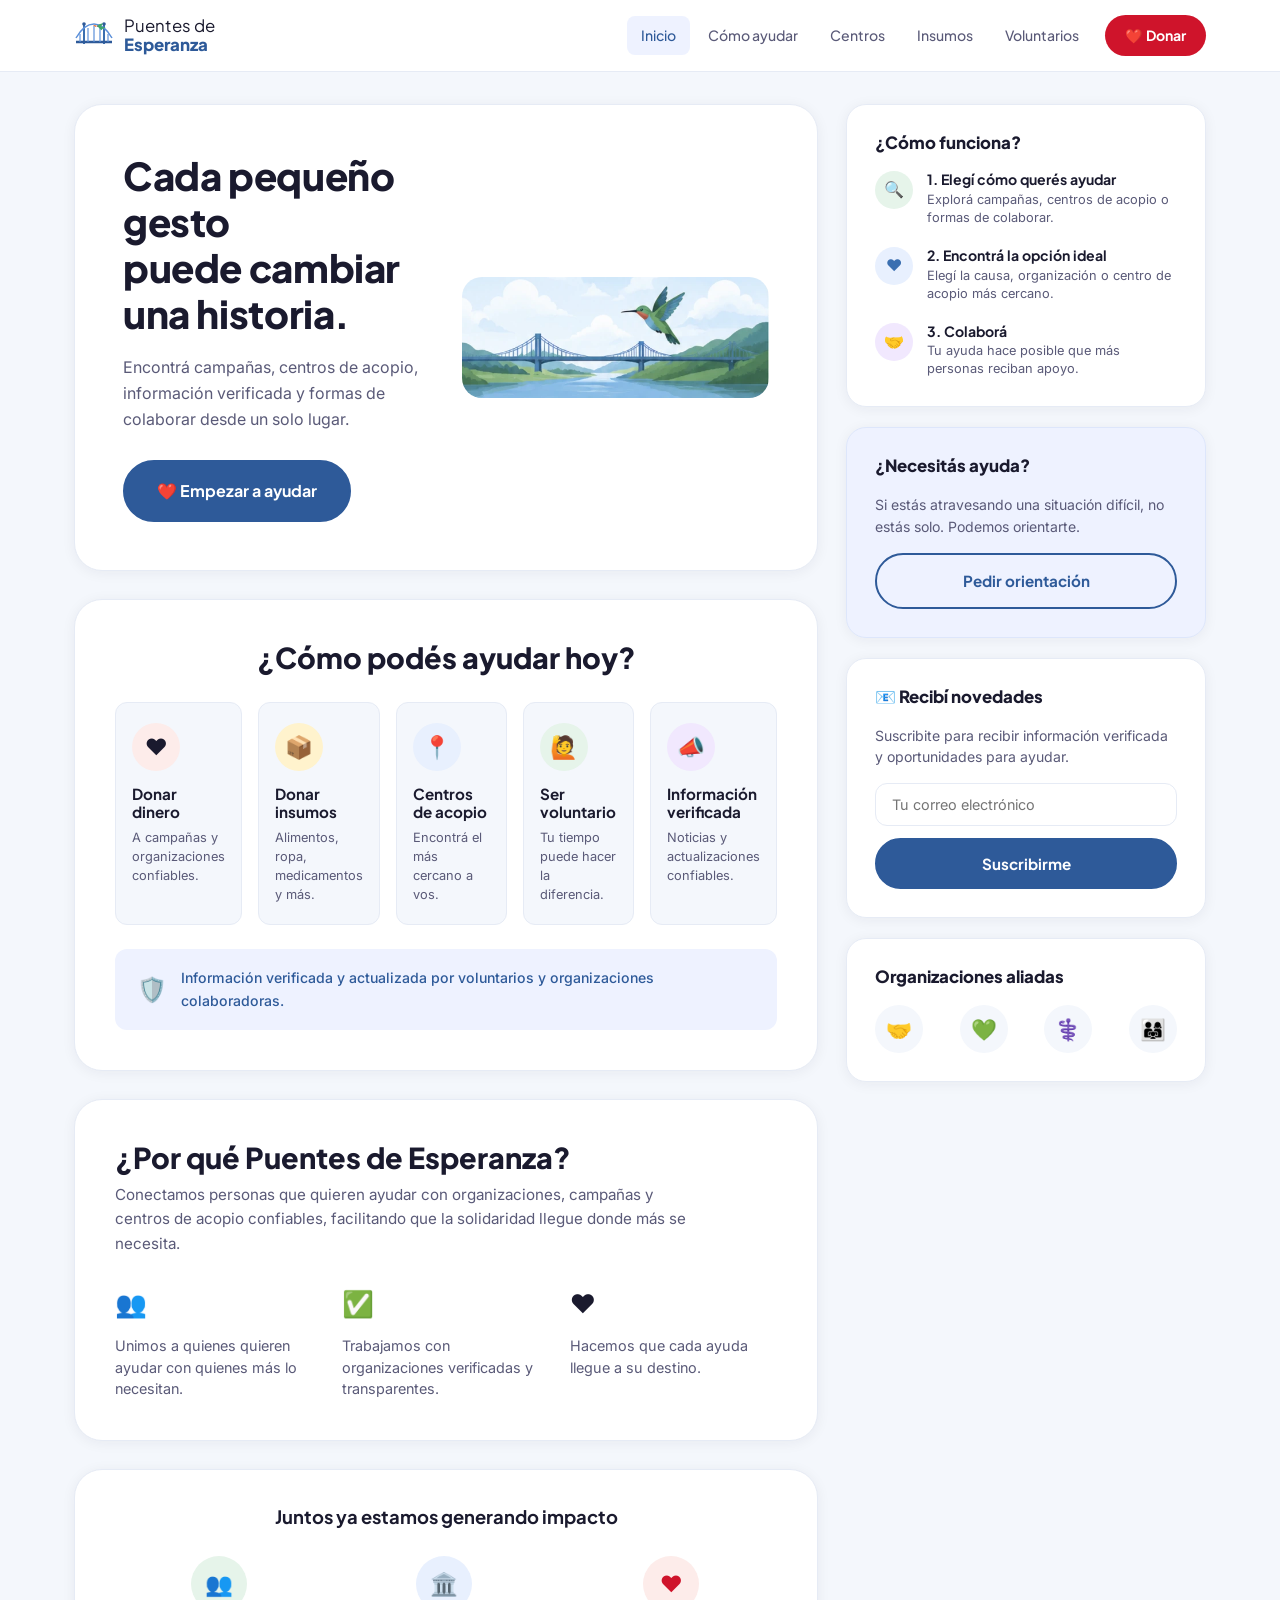
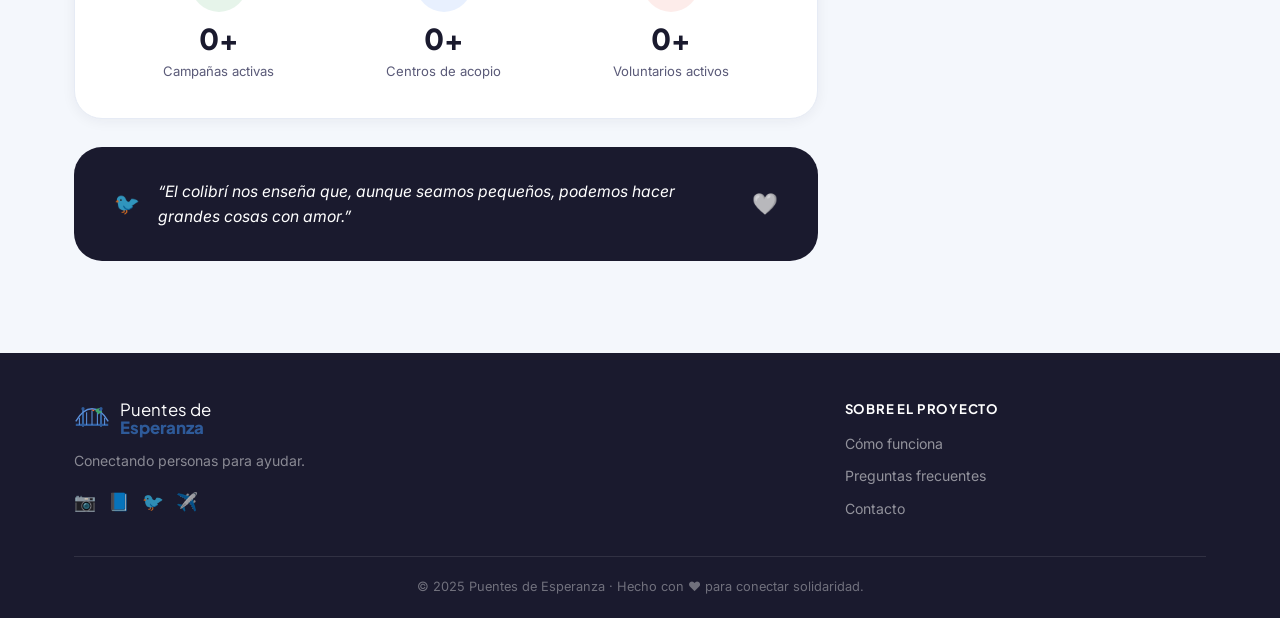
==== index.html @ 3f0b6e73 "Rename index.html.html to index.html" ====
<!DOCTYPE html>
<html lang="es">
<head>
  <meta charset="UTF-8" />
  <meta name="viewport" content="width=device-width, initial-scale=1.0" />
  <title>Puentes de Esperanza · Conectando personas para ayudar</title>
  <link rel="preconnect" href="https://fonts.googleapis.com">
  <link href="https://fonts.googleapis.com/css2?family=Plus+Jakarta+Sans:wght@400;500;600;700;800&family=Inter:wght@400;500&display=swap" rel="stylesheet">
  <style>/* =========================================
   PUENTES DE ESPERANZA — Design System v2
   Paleta: Blanco · Celeste AR · Azul VE · Rojo · Amarillo
   ========================================= */

:root {
  --white:    #FFFFFF;
  --celeste:  #74BCEB;
  --azul:     #2E5A99;
  --azul-deep:#1A1A2E;
  --rojo:     #CF142B;
  --amarillo: #F4C430;
  --verde:    #2E9E6B;
  --bg:       #F4F7FC;
  --text:     #1A1A2E;
  --text-mid: #5A5A78;
  --text-light:#9090A8;
  --card-bg:  #FFFFFF;
  --border:   #E6EBF5;

  --radius-sm: 12px;
  --radius-md: 20px;
  --radius-lg: 28px;

  --shadow-sm: 0 2px 14px rgba(26,26,46,0.06);
  --shadow-md: 0 10px 32px rgba(26,26,46,0.10);

  --font-display: 'Plus Jakarta Sans', sans-serif;
  --font-body:    'Inter', sans-serif;
}

*, *::before, *::after { box-sizing: border-box; margin: 0; padding: 0; }
html { scroll-behavior: smooth; }

body {
  font-family: var(--font-body);
  background: var(--bg);
  color: var(--text);
  line-height: 1.6;
}

h1, h2, h3, h4 { font-family: var(--font-display); line-height: 1.2; }
a { text-decoration: none; color: inherit; }
img { max-width: 100%; display: block; }

.container { max-width: 1180px; margin: 0 auto; padding: 0 24px; }

/* ── BUTTONS ── */
.btn {
  display: inline-flex;
  align-items: center;
  justify-content: center;
  gap: 8px;
  padding: 14px 28px;
  border-radius: 50px;
  font-family: var(--font-display);
  font-weight: 700;
  font-size: 0.95rem;
  cursor: pointer;
  border: 2px solid transparent;
  transition: all 0.2s ease;
  white-space: nowrap;
}
.btn-lg { padding: 16px 32px; font-size: 1rem; }
.btn-block { width: 100%; }

.btn-primary { background: var(--azul); color: var(--white); border-color: var(--azul); }
.btn-primary:hover { background: #1f4377; transform: translateY(-2px); box-shadow: 0 8px 24px rgba(46,90,153,0.3); }

.btn-outline { background: transparent; color: var(--azul); border-color: var(--azul); }
.btn-outline:hover { background: var(--azul); color: white; }

/* ============================================
   NAV
   ============================================ */
.nav {
  position: sticky;
  top: 0; left: 0; right: 0;
  z-index: 100;
  background: rgba(255,255,255,0.95);
  backdrop-filter: blur(12px);
  border-bottom: 1px solid var(--border);
  height: 72px;
}
.nav-inner {
  max-width: 1180px;
  margin: 0 auto;
  padding: 0 24px;
  height: 100%;
  display: flex;
  align-items: center;
  justify-content: space-between;
}
.logo { display: flex; align-items: center; gap: 10px; }
.logo-icon { flex-shrink: 0; }
.logo-text {
  display: flex; flex-direction: column; line-height: 1.1;
  font-family: var(--font-display); font-size: 1.05rem; color: var(--text);
}
.logo-text strong { color: var(--azul); font-weight: 800; }

.nav-links { display: flex; align-items: center; gap: 4px; }
.nav-links a {
  font-family: var(--font-display);
  font-size: 0.88rem; font-weight: 500;
  color: var(--text-mid);
  padding: 8px 14px;
  border-radius: 8px;
  transition: all 0.2s;
}
.nav-links a:hover, .nav-links a.active { color: var(--azul); background: #EEF2FF; }

.nav-cta {
  background: var(--rojo) !important;
  color: white !important;
  border-radius: 50px !important;
  padding: 9px 20px !important;
  font-weight: 700 !important;
  margin-left: 8px;
}
.nav-cta:hover { background: #a5102a !important; transform: translateY(-1px); box-shadow: 0 4px 12px rgba(207,20,43,0.3); }

.hamburger {
  display: none; flex-direction: column; gap: 5px;
  background: none; border: none; cursor: pointer; padding: 8px;
}
.hamburger span { display: block; width: 24px; height: 2px; background: var(--text); border-radius: 2px; }

/* ============================================
   PAGE LAYOUT (main + sidebar)
   ============================================ */
.page-layout {
  max-width: 1180px;
  margin: 0 auto;
  padding: 32px 24px 64px;
  display: grid;
  grid-template-columns: 1fr 360px;
  gap: 28px;
  align-items: start;
}
.main-col { display: flex; flex-direction: column; gap: 28px; min-width: 0; }
.sidebar { display: flex; flex-direction: column; gap: 20px; position: sticky; top: 96px; }

/* ============================================
   HERO CARD
   ============================================ */
.hero-card {
  background: var(--card-bg);
  border-radius: var(--radius-lg);
  border: 1px solid var(--border);
  padding: 48px;
  display: grid;
  grid-template-columns: 1fr 1fr;
  gap: 32px;
  align-items: center;
  overflow: hidden;
  box-shadow: var(--shadow-sm);
}
.hero-text h1 {
  font-size: clamp(1.8rem, 3vw, 2.5rem);
  font-weight: 800;
  color: var(--text);
  margin-bottom: 18px;
  letter-spacing: -0.01em;
}
.hero-text p {
  font-size: 1rem;
  color: var(--text-mid);
  margin-bottom: 28px;
  max-width: 420px;
}
.hero-visual img {
  width: 100%;
  border-radius: var(--radius-md);
}

/* ============================================
   SECTION TITLES
   ============================================ */
.section-title {
  font-size: clamp(1.4rem, 2.5vw, 1.8rem);
  font-weight: 800;
  color: var(--text);
  margin-bottom: 8px;
}
.section-title.center { text-align: center; margin-bottom: 28px; }
.section-sub { font-size: 0.95rem; color: var(--text-mid); max-width: 580px; margin-bottom: 28px; }

/* ============================================
   HELP SECTION (5 circular icon cards)
   ============================================ */
.help-section {
  background: var(--card-bg);
  border-radius: var(--radius-lg);
  border: 1px solid var(--border);
  padding: 40px;
  box-shadow: var(--shadow-sm);
}
.help-grid {
  display: grid;
  grid-template-columns: repeat(5, 1fr);
  gap: 16px;
  margin-bottom: 24px;
}
.help-card {
  display: flex;
  flex-direction: column;
  align-items: flex-start;
  padding: 20px 16px;
  border-radius: var(--radius-sm);
  background: var(--bg);
  border: 1px solid var(--border);
  transition: all 0.2s;
}
.help-card:hover { transform: translateY(-4px); box-shadow: var(--shadow-md); border-color: transparent; }
.help-icon {
  width: 48px; height: 48px;
  border-radius: 50%;
  display: flex; align-items: center; justify-content: center;
  font-size: 1.4rem;
  margin-bottom: 14px;
}
.help-card h3 { font-size: 0.95rem; font-weight: 700; margin-bottom: 6px; color: var(--text); }
.help-card p { font-size: 0.8rem; color: var(--text-mid); line-height: 1.5; }

.verified-banner {
  display: flex;
  align-items: center;
  gap: 14px;
  background: #EEF2FF;
  border-radius: var(--radius-sm);
  padding: 18px 22px;
}
.verified-icon { font-size: 1.5rem; flex-shrink: 0; }
.verified-banner p { font-size: 0.88rem; color: var(--azul); font-weight: 500; }

/* ============================================
   WHY SECTION
   ============================================ */
.why-section {
  background: var(--card-bg);
  border-radius: var(--radius-lg);
  border: 1px solid var(--border);
  padding: 40px;
  box-shadow: var(--shadow-sm);
}
.why-grid {
  display: grid;
  grid-template-columns: repeat(3, 1fr);
  gap: 20px;
}
.why-item { display: flex; flex-direction: column; gap: 10px; }
.why-icon { font-size: 1.6rem; }
.why-item p { font-size: 0.9rem; color: var(--text-mid); line-height: 1.5; }

/* ============================================
   IMPACT SECTION
   ============================================ */
.impact-section {
  background: var(--card-bg);
  border-radius: var(--radius-lg);
  border: 1px solid var(--border);
  padding: 36px 40px;
  box-shadow: var(--shadow-sm);
}
.impact-title { font-size: 1.15rem; font-weight: 700; text-align: center; margin-bottom: 28px; }
.impact-row { display: flex; justify-content: space-around; gap: 16px; }
.impact-item { display: flex; flex-direction: column; align-items: center; gap: 8px; }
.impact-circle {
  width: 56px; height: 56px; border-radius: 50%;
  display: flex; align-items: center; justify-content: center;
  font-size: 1.4rem;
  margin-bottom: 4px;
}
.impact-num {
  font-family: var(--font-display);
  font-size: 1.8rem; font-weight: 800; color: var(--text);
  line-height: 1;
}
.impact-num::after { content: '+'; }
.impact-label { font-size: 0.82rem; color: var(--text-mid); text-align: center; }

/* ============================================
   QUOTE BANNER
   ============================================ */
.quote-banner {
  background: var(--azul-deep);
  border-radius: var(--radius-lg);
  padding: 32px 40px;
  display: flex;
  align-items: center;
  gap: 18px;
  color: white;
}
.quote-bird, .quote-heart { font-size: 1.3rem; flex-shrink: 0; opacity: 0.8; }
.quote-banner p { font-size: 0.98rem; font-style: italic; line-height: 1.6; flex: 1; }

/* ============================================
   SIDEBAR
   ============================================ */
.sidebar-card {
  background: var(--card-bg);
  border-radius: var(--radius-md);
  border: 1px solid var(--border);
  padding: 28px;
  box-shadow: var(--shadow-sm);
}
.sidebar-card h3 { font-size: 1.05rem; font-weight: 800; margin-bottom: 18px; }
.sidebar-card p { font-size: 0.88rem; color: var(--text-mid); margin-bottom: 16px; line-height: 1.5; }

.highlight-card { background: #EEF2FF; border-color: #DDE6FB; }

.steps { display: flex; flex-direction: column; gap: 20px; }
.step { display: flex; gap: 14px; align-items: flex-start; }
.step-num {
  width: 38px; height: 38px; border-radius: 50%;
  display: flex; align-items: center; justify-content: center;
  font-size: 1rem; flex-shrink: 0;
}
.step h4 { font-size: 0.88rem; font-weight: 700; margin-bottom: 3px; color: var(--text); }
.step p { font-size: 0.8rem; color: var(--text-mid); margin-bottom: 0; line-height: 1.4; }

.newsletter-form { display: flex; flex-direction: column; gap: 12px; }
.newsletter-form input {
  padding: 12px 16px;
  border: 1.5px solid var(--border);
  border-radius: var(--radius-sm);
  font-family: var(--font-body);
  font-size: 0.9rem;
  outline: none;
  transition: border-color 0.2s;
}
.newsletter-form input:focus { border-color: var(--azul); }

.allies-row { display: flex; gap: 12px; justify-content: space-between; }
.ally-icon {
  width: 48px; height: 48px;
  border-radius: 50%;
  background: var(--bg);
  display: flex; align-items: center; justify-content: center;
  font-size: 1.3rem;
}

/* ============================================
   INNER PAGE HERO
   ============================================ */
.page-hero {
  background: linear-gradient(135deg, var(--azul) 0%, #3B6FB0 100%);
  padding: 120px 24px 64px;
  text-align: center;
  color: white;
}
.page-hero h1 { font-size: clamp(2rem, 5vw, 3.2rem); font-weight: 800; margin-bottom: 16px; color: white; }
.page-hero p { font-size: 1.05rem; opacity: 0.85; max-width: 540px; margin: 0 auto; }
.page-content { padding: 56px 0 96px; }

/* ============================================
   GENERIC CARDS (inner pages)
   ============================================ */
.cards-grid { display: grid; grid-template-columns: repeat(auto-fill, minmax(280px, 1fr)); gap: 22px; }
.card {
  background: var(--card-bg);
  border: 1px solid var(--border);
  border-radius: var(--radius-md);
  padding: 26px;
  box-shadow: var(--shadow-sm);
  transition: all 0.2s;
}
.card:hover { box-shadow: var(--shadow-md); transform: translateY(-3px); }
.card-icon {
  width: 48px; height: 48px; border-radius: 50%;
  display: flex; align-items: center; justify-content: center;
  font-size: 1.4rem; margin-bottom: 16px;
}
.card h3 { font-size: 1.05rem; font-weight: 700; margin-bottom: 8px; }
.card p { font-size: 0.88rem; color: var(--text-mid); line-height: 1.5; }

/* ── FORM ── */
.form-group { display: flex; flex-direction: column; gap: 6px; margin-bottom: 18px; }
.form-group label { font-family: var(--font-display); font-size: 0.85rem; font-weight: 600; }
.form-group input, .form-group select, .form-group textarea {
  padding: 12px 16px; border: 1.5px solid var(--border); border-radius: var(--radius-sm);
  font-family: var(--font-body); font-size: 0.92rem; background: white; outline: none; transition: border-color 0.2s;
}
.form-group input:focus, .form-group select:focus, .form-group textarea:focus {
  border-color: var(--azul); box-shadow: 0 0 0 3px rgba(46,90,153,0.08);
}
.form-group textarea { min-height: 110px; resize: vertical; }
.form-row { display: grid; grid-template-columns: 1fr 1fr; gap: 16px; }
.form-card {
  background: var(--card-bg); border: 1px solid var(--border); border-radius: var(--radius-lg);
  padding: 36px; box-shadow: var(--shadow-sm); max-width: 640px; margin: 0 auto;
}

/* ── TABLE ── */
.insumos-table { width: 100%; border-collapse: collapse; background: white; border-radius: var(--radius-md); overflow: hidden; box-shadow: var(--shadow-sm); }
.insumos-table th { background: var(--azul); color: white; font-family: var(--font-display); font-size: 0.8rem; font-weight: 600; letter-spacing: 0.04em; text-transform: uppercase; padding: 14px 20px; text-align: left; }
.insumos-table td { padding: 14px 20px; font-size: 0.9rem; border-bottom: 1px solid var(--border); }
.insumos-table tr:last-child td { border-bottom: none; }
.insumos-table tr:hover td { background: #F4F7FC; }
.badge { display: inline-block; font-size: 0.7rem; font-weight: 700; font-family: var(--font-display); padding: 3px 10px; border-radius: 50px; text-transform: uppercase; letter-spacing: 0.03em; }
.badge-urgent { background: #FDECEA; color: var(--rojo); }
.badge-needed { background: #FFF3CD; color: #8B6914; }
.badge-ok { background: #E6F4EA; color: #1E7E34; }

.map-placeholder {
  background: linear-gradient(135deg, #EEF2FF 0%, #E8F0FE 100%);
  border: 2px dashed var(--celeste); border-radius: var(--radius-md);
  padding: 56px; text-align: center; color: var(--text-mid);
}
.map-placeholder .map-icon { font-size: 3.5rem; margin-bottom: 14px; }
.map-placeholder h3 { font-size: 1.1rem; font-weight: 700; margin-bottom: 8px; color: var(--text); }

.donation-options { display: grid; grid-template-columns: repeat(3, 1fr); gap: 16px; margin-bottom: 28px; }
.donation-card {
  background: white; border: 2px solid var(--border); border-radius: var(--radius-md);
  padding: 24px 18px; text-align: center; cursor: pointer; transition: all 0.2s;
}
.donation-card:hover, .donation-card.selected { border-color: var(--azul); box-shadow: 0 0 0 3px rgba(46,90,153,0.1); }
.donation-card.selected { background: #EEF2FF; }
.donation-amount { font-family: var(--font-display); font-size: 1.7rem; font-weight: 800; color: var(--azul); }
.donation-desc { font-size: 0.78rem; color: var(--text-mid); }

/* ============================================
   FOOTER
   ============================================ */
.footer { background: var(--azul-deep); color: rgba(255,255,255,0.75); padding: 48px 0 0; margin-top: 28px; }
.footer-grid { display: grid; grid-template-columns: 2fr 1fr; gap: 48px; padding-bottom: 36px; border-bottom: 1px solid rgba(255,255,255,0.1); }
.footer-brand .logo-text { color: white; }
.footer-brand p { font-size: 0.88rem; opacity: 0.65; margin: 12px 0 16px; }
.footer-social { display: flex; gap: 12px; font-size: 1.1rem; }
.footer-links { display: flex; flex-direction: column; gap: 10px; }
.footer-links h4 { color: white; font-family: var(--font-display); font-size: 0.82rem; font-weight: 700; letter-spacing: 0.06em; text-transform: uppercase; margin-bottom: 6px; }
.footer-links a { font-size: 0.88rem; opacity: 0.7; transition: opacity 0.2s; }
.footer-links a:hover { opacity: 1; color: var(--celeste); }
.footer-bottom { padding: 20px 0; text-align: center; font-size: 0.8rem; opacity: 0.5; }

/* ============================================
   RESPONSIVE
   ============================================ */
@media (max-width: 980px) {
  .page-layout { grid-template-columns: 1fr; }
  .sidebar { position: static; }
  .hero-card { grid-template-columns: 1fr; }
  .hero-visual { order: -1; }
  .help-grid { grid-template-columns: repeat(3, 1fr); }
  .why-grid { grid-template-columns: 1fr; }
}

@media (max-width: 600px) {
  .nav-links {
    display: none; position: fixed; top: 72px; left: 0; right: 0;
    background: white; flex-direction: column; align-items: stretch;
    padding: 16px; border-bottom: 1px solid var(--border); box-shadow: var(--shadow-md); gap: 4px;
  }
  .nav-links.open { display: flex; }
  .nav-links a { padding: 12px 16px; border-radius: 8px; }
  .hamburger { display: flex; }

  .page-layout { padding: 20px 16px 48px; gap: 20px; }
  .hero-card, .help-section, .why-section, .impact-section { padding: 24px; }
  .help-grid { grid-template-columns: 1fr 1fr; }
  .impact-row { flex-direction: column; gap: 24px; }
  .quote-banner { flex-direction: column; text-align: center; padding: 28px 24px; }
  .footer-grid { grid-template-columns: 1fr; gap: 28px; }
  .form-row { grid-template-columns: 1fr; }
  .donation-options { grid-template-columns: 1fr; }
}

@media (prefers-reduced-motion: reduce) {
  *, .help-card, .card { transition: none !important; }
}
</style>
</head>
<body>

  <!-- NAV -->
  <header class="nav">
    <div class="nav-inner">
      <a href="index.html" class="logo">
        <img src="data:image/svg+xml,%3Csvg%20width%3D%2240%22%20height%3D%2232%22%20viewBox%3D%220%200%2040%2032%22%20fill%3D%22none%22%20xmlns%3D%22http%3A//www.w3.org/2000/svg%22%3E%0A%20%20%3C%21--%20Bridge%20towers%20--%3E%0A%20%20%3Cline%20x1%3D%2210%22%20y1%3D%224%22%20x2%3D%2210%22%20y2%3D%2224%22%20stroke%3D%22%233B6FB0%22%20stroke-width%3D%222%22/%3E%0A%20%20%3Cline%20x1%3D%2230%22%20y1%3D%224%22%20x2%3D%2230%22%20y2%3D%2224%22%20stroke%3D%22%233B6FB0%22%20stroke-width%3D%222%22/%3E%0A%20%20%3C%21--%20Main%20cables%20--%3E%0A%20%20%3Cpath%20d%3D%22M2%2018%20Q10%204%2020%204%20Q30%204%2038%2018%22%20stroke%3D%22%235B8FD9%22%20stroke-width%3D%221.5%22%20fill%3D%22none%22/%3E%0A%20%20%3C%21--%20Deck%20--%3E%0A%20%20%3Cline%20x1%3D%222%22%20y1%3D%2222%22%20x2%3D%2238%22%20y2%3D%2222%22%20stroke%3D%22%232E5A99%22%20stroke-width%3D%222.5%22/%3E%0A%20%20%3C%21--%20Vertical%20suspenders%20--%3E%0A%20%20%3Cline%20x1%3D%226%22%20y1%3D%2214%22%20x2%3D%226%22%20y2%3D%2222%22%20stroke%3D%22%235B8FD9%22%20stroke-width%3D%221.2%22/%3E%0A%20%20%3Cline%20x1%3D%2214%22%20y1%3D%228%22%20x2%3D%2214%22%20y2%3D%2222%22%20stroke%3D%22%235B8FD9%22%20stroke-width%3D%221.2%22/%3E%0A%20%20%3Cline%20x1%3D%2220%22%20y1%3D%226%22%20x2%3D%2220%22%20y2%3D%2222%22%20stroke%3D%22%235B8FD9%22%20stroke-width%3D%221.2%22/%3E%0A%20%20%3Cline%20x1%3D%2226%22%20y1%3D%228%22%20x2%3D%2226%22%20y2%3D%2222%22%20stroke%3D%22%235B8FD9%22%20stroke-width%3D%221.2%22/%3E%0A%20%20%3Cline%20x1%3D%2234%22%20y1%3D%2214%22%20x2%3D%2234%22%20y2%3D%2222%22%20stroke%3D%22%235B8FD9%22%20stroke-width%3D%221.2%22/%3E%0A%20%20%3C%21--%20Tower%20tops%20--%3E%0A%20%20%3Ccircle%20cx%3D%2210%22%20cy%3D%224%22%20r%3D%221.8%22%20fill%3D%22%232E5A99%22/%3E%0A%20%20%3Ccircle%20cx%3D%2230%22%20cy%3D%224%22%20r%3D%221.8%22%20fill%3D%22%232E5A99%22/%3E%0A%20%20%3C%21--%20Hummingbird%20--%3E%0A%20%20%3Cg%20transform%3D%22translate%2818%2C1%29%20scale%280.85%29%22%3E%0A%20%20%20%20%3Cpath%20d%3D%22M6%206%20Q9%202%2013%203%20Q11%205%2011%207%20Q14%206%2016%208%20Q12%209%2011%2011%20Q9%209%206%206Z%22%20fill%3D%22%233FA66B%22/%3E%0A%20%20%20%20%3Cpath%20d%3D%22M6%206%20Q3%204%201%205%20Q3%206%204%207Z%22%20fill%3D%22%23E8743B%22/%3E%0A%20%20%20%20%3Ccircle%20cx%3D%226.5%22%20cy%3D%226%22%20r%3D%220.6%22%20fill%3D%22%231A1A2E%22/%3E%0A%20%20%3C/g%3E%0A%3C/svg%3E%0A" alt="" class="logo-icon" width="40" height="32">
        <span class="logo-text">Puentes de<strong>Esperanza</strong></span>
      </a>
      <button class="hamburger" id="hamburger" aria-label="Abrir menú">
        <span></span><span></span><span></span>
      </button>
      <nav class="nav-links" id="navLinks">
        <a href="index.html" class="active">Inicio</a>
        <a href="pages/como-ayudar.html">Cómo ayudar</a>
        <a href="pages/centros.html">Centros</a>
        <a href="pages/insumos.html">Insumos</a>
        <a href="pages/voluntarios.html">Voluntarios</a>
        <a href="pages/donaciones.html" class="nav-cta">❤️ Donar</a>
      </nav>
    </div>
  </header>

  <div class="page-layout">
    <!-- MAIN COLUMN -->
    <main class="main-col">

      <!-- HERO -->
      <section class="hero-card">
        <div class="hero-text">
          <h1>Cada pequeño gesto<br>puede cambiar<br>una historia.</h1>
          <p>Encontrá campañas, centros de acopio, información verificada y formas de colaborar desde un solo lugar.</p>
          <a href="pages/donaciones.html" class="btn btn-primary btn-lg">❤️ Empezar a ayudar</a>
        </div>
        <div class="hero-visual">
          <img src="[data-uri]" alt="Puente colgante con colibrí volando, ilustración" />
        </div>
      </section>

      <!-- CÓMO AYUDAR HOY -->
      <section class="help-section">
        <h2 class="section-title center">¿Cómo podés ayudar hoy?</h2>
        <div class="help-grid">
          <a href="pages/donaciones.html" class="help-card">
            <div class="help-icon" style="background:#FDECEA;">❤️</div>
            <h3>Donar dinero</h3>
            <p>A campañas y organizaciones confiables.</p>
          </a>
          <a href="pages/insumos.html" class="help-card">
            <div class="help-icon" style="background:#FFF3CD;">📦</div>
            <h3>Donar insumos</h3>
            <p>Alimentos, ropa, medicamentos y más.</p>
          </a>
          <a href="pages/centros.html" class="help-card">
            <div class="help-icon" style="background:#E8F0FE;">📍</div>
            <h3>Centros de acopio</h3>
            <p>Encontrá el más cercano a vos.</p>
          </a>
          <a href="pages/voluntarios.html" class="help-card">
            <div class="help-icon" style="background:#E6F4EA;">🙋</div>
            <h3>Ser voluntario</h3>
            <p>Tu tiempo puede hacer la diferencia.</p>
          </a>
          <a href="pages/como-ayudar.html" class="help-card">
            <div class="help-icon" style="background:#F1E8FE;">📣</div>
            <h3>Información verificada</h3>
            <p>Noticias y actualizaciones confiables.</p>
          </a>
        </div>

        <div class="verified-banner">
          <span class="verified-icon">🛡️</span>
          <p>Información verificada y actualizada por voluntarios y organizaciones colaboradoras.</p>
        </div>
      </section>

      <!-- POR QUÉ -->
      <section class="why-section">
        <h2 class="section-title">¿Por qué Puentes de Esperanza?</h2>
        <p class="section-sub">Conectamos personas que quieren ayudar con organizaciones, campañas y centros de acopio confiables, facilitando que la solidaridad llegue donde más se necesita.</p>
        <div class="why-grid">
          <div class="why-item">
            <span class="why-icon">👥</span>
            <p>Unimos a quienes quieren ayudar con quienes más lo necesitan.</p>
          </div>
          <div class="why-item">
            <span class="why-icon">✅</span>
            <p>Trabajamos con organizaciones verificadas y transparentes.</p>
          </div>
          <div class="why-item">
            <span class="why-icon">❤️</span>
            <p>Hacemos que cada ayuda llegue a su destino.</p>
          </div>
        </div>
      </section>

      <!-- IMPACTO -->
      <section class="impact-section">
        <h3 class="impact-title">Juntos ya estamos generando impacto</h3>
        <div class="impact-row">
          <div class="impact-item">
            <div class="impact-circle" style="background:#E6F4EA; color:#2E9E6B;">👥</div>
            <span class="impact-num" data-target="15">0</span>
            <span class="impact-label">Campañas activas</span>
          </div>
          <div class="impact-item">
            <div class="impact-circle" style="background:#E8F0FE; color:#3B6FB0;">🏛️</div>
            <span class="impact-num" data-target="48">0</span>
            <span class="impact-label">Centros de acopio</span>
          </div>
          <div class="impact-item">
            <div class="impact-circle" style="background:#FDECEA; color:#CF142B;">❤️</div>
            <span class="impact-num" data-target="320">0</span>
            <span class="impact-label">Voluntarios activos</span>
          </div>
        </div>
      </section>

      <!-- CITA -->
      <section class="quote-banner">
        <span class="quote-bird">🐦</span>
        <p>“El colibrí nos enseña que, aunque seamos pequeños, podemos hacer grandes cosas con amor.”</p>
        <span class="quote-heart">🤍</span>
      </section>

    </main>

    <!-- SIDEBAR -->
    <aside class="sidebar">
      <div class="sidebar-card">
        <h3>¿Cómo funciona?</h3>
        <div class="steps">
          <div class="step">
            <div class="step-num" style="background:#E6F4EA; color:#2E9E6B;">🔍</div>
            <div>
              <h4>1. Elegí cómo querés ayudar</h4>
              <p>Explorá campañas, centros de acopio o formas de colaborar.</p>
            </div>
          </div>
          <div class="step">
            <div class="step-num" style="background:#E8F0FE; color:#3B6FB0;">❤️</div>
            <div>
              <h4>2. Encontrá la opción ideal</h4>
              <p>Elegí la causa, organización o centro de acopio más cercano.</p>
            </div>
          </div>
          <div class="step">
            <div class="step-num" style="background:#F1E8FE; color:#8B5CF6;">🤝</div>
            <div>
              <h4>3. Colaborá</h4>
              <p>Tu ayuda hace posible que más personas reciban apoyo.</p>
            </div>
          </div>
        </div>
      </div>

      <div class="sidebar-card highlight-card">
        <h3>¿Necesitás ayuda?</h3>
        <p>Si estás atravesando una situación difícil, no estás solo. Podemos orientarte.</p>
        <a href="pages/como-ayudar.html" class="btn btn-outline btn-block">Pedir orientación</a>
      </div>

      <div class="sidebar-card">
        <h3>📧 Recibí novedades</h3>
        <p>Suscribite para recibir información verificada y oportunidades para ayudar.</p>
        <form class="newsletter-form" id="newsletterForm">
          <input type="email" placeholder="Tu correo electrónico" required>
          <button type="submit" class="btn btn-primary btn-block">Suscribirme</button>
        </form>
      </div>

      <div class="sidebar-card">
        <h3>Organizaciones aliadas</h3>
        <div class="allies-row">
          <span class="ally-icon">🤝</span>
          <span class="ally-icon">💚</span>
          <span class="ally-icon">⚕️</span>
          <span class="ally-icon">👨‍👩‍👧</span>
        </div>
      </div>
    </aside>
  </div>

  <!-- FOOTER -->
  <footer class="footer">
    <div class="container">
      <div class="footer-grid">
        <div class="footer-brand">
          <a href="index.html" class="logo">
            <img src="data:image/svg+xml,%3Csvg%20width%3D%2240%22%20height%3D%2232%22%20viewBox%3D%220%200%2040%2032%22%20fill%3D%22none%22%20xmlns%3D%22http%3A//www.w3.org/2000/svg%22%3E%0A%20%20%3C%21--%20Bridge%20towers%20--%3E%0A%20%20%3Cline%20x1%3D%2210%22%20y1%3D%224%22%20x2%3D%2210%22%20y2%3D%2224%22%20stroke%3D%22%233B6FB0%22%20stroke-width%3D%222%22/%3E%0A%20%20%3Cline%20x1%3D%2230%22%20y1%3D%224%22%20x2%3D%2230%22%20y2%3D%2224%22%20stroke%3D%22%233B6FB0%22%20stroke-width%3D%222%22/%3E%0A%20%20%3C%21--%20Main%20cables%20--%3E%0A%20%20%3Cpath%20d%3D%22M2%2018%20Q10%204%2020%204%20Q30%204%2038%2018%22%20stroke%3D%22%235B8FD9%22%20stroke-width%3D%221.5%22%20fill%3D%22none%22/%3E%0A%20%20%3C%21--%20Deck%20--%3E%0A%20%20%3Cline%20x1%3D%222%22%20y1%3D%2222%22%20x2%3D%2238%22%20y2%3D%2222%22%20stroke%3D%22%232E5A99%22%20stroke-width%3D%222.5%22/%3E%0A%20%20%3C%21--%20Vertical%20suspenders%20--%3E%0A%20%20%3Cline%20x1%3D%226%22%20y1%3D%2214%22%20x2%3D%226%22%20y2%3D%2222%22%20stroke%3D%22%235B8FD9%22%20stroke-width%3D%221.2%22/%3E%0A%20%20%3Cline%20x1%3D%2214%22%20y1%3D%228%22%20x2%3D%2214%22%20y2%3D%2222%22%20stroke%3D%22%235B8FD9%22%20stroke-width%3D%221.2%22/%3E%0A%20%20%3Cline%20x1%3D%2220%22%20y1%3D%226%22%20x2%3D%2220%22%20y2%3D%2222%22%20stroke%3D%22%235B8FD9%22%20stroke-width%3D%221.2%22/%3E%0A%20%20%3Cline%20x1%3D%2226%22%20y1%3D%228%22%20x2%3D%2226%22%20y2%3D%2222%22%20stroke%3D%22%235B8FD9%22%20stroke-width%3D%221.2%22/%3E%0A%20%20%3Cline%20x1%3D%2234%22%20y1%3D%2214%22%20x2%3D%2234%22%20y2%3D%2222%22%20stroke%3D%22%235B8FD9%22%20stroke-width%3D%221.2%22/%3E%0A%20%20%3C%21--%20Tower%20tops%20--%3E%0A%20%20%3Ccircle%20cx%3D%2210%22%20cy%3D%224%22%20r%3D%221.8%22%20fill%3D%22%232E5A99%22/%3E%0A%20%20%3Ccircle%20cx%3D%2230%22%20cy%3D%224%22%20r%3D%221.8%22%20fill%3D%22%232E5A99%22/%3E%0A%20%20%3C%21--%20Hummingbird%20--%3E%0A%20%20%3Cg%20transform%3D%22translate%2818%2C1%29%20scale%280.85%29%22%3E%0A%20%20%20%20%3Cpath%20d%3D%22M6%206%20Q9%202%2013%203%20Q11%205%2011%207%20Q14%206%2016%208%20Q12%209%2011%2011%20Q9%209%206%206Z%22%20fill%3D%22%233FA66B%22/%3E%0A%20%20%20%20%3Cpath%20d%3D%22M6%206%20Q3%204%201%205%20Q3%206%204%207Z%22%20fill%3D%22%23E8743B%22/%3E%0A%20%20%20%20%3Ccircle%20cx%3D%226.5%22%20cy%3D%226%22%20r%3D%220.6%22%20fill%3D%22%231A1A2E%22/%3E%0A%20%20%3C/g%3E%0A%3C/svg%3E%0A" alt="" class="logo-icon" width="36" height="29">
            <span class="logo-text">Puentes de<strong>Esperanza</strong></span>
          </a>
          <p>Conectando personas para ayudar.</p>
          <div class="footer-social">
            <span>📷</span><span>📘</span><span>🐦</span><span>✈️</span>
          </div>
        </div>
        <div class="footer-links">
          <h4>Sobre el proyecto</h4>
          <a href="pages/como-ayudar.html">Cómo funciona</a>
          <a href="pages/como-ayudar.html">Preguntas frecuentes</a>
          <a href="pages/voluntarios.html">Contacto</a>
        </div>
      </div>
      <div class="footer-bottom">
        <p>© 2025 Puentes de Esperanza · Hecho con ❤️ para conectar solidaridad.</p>
      </div>
    </div>
  </footer>

  
</body>
</html>
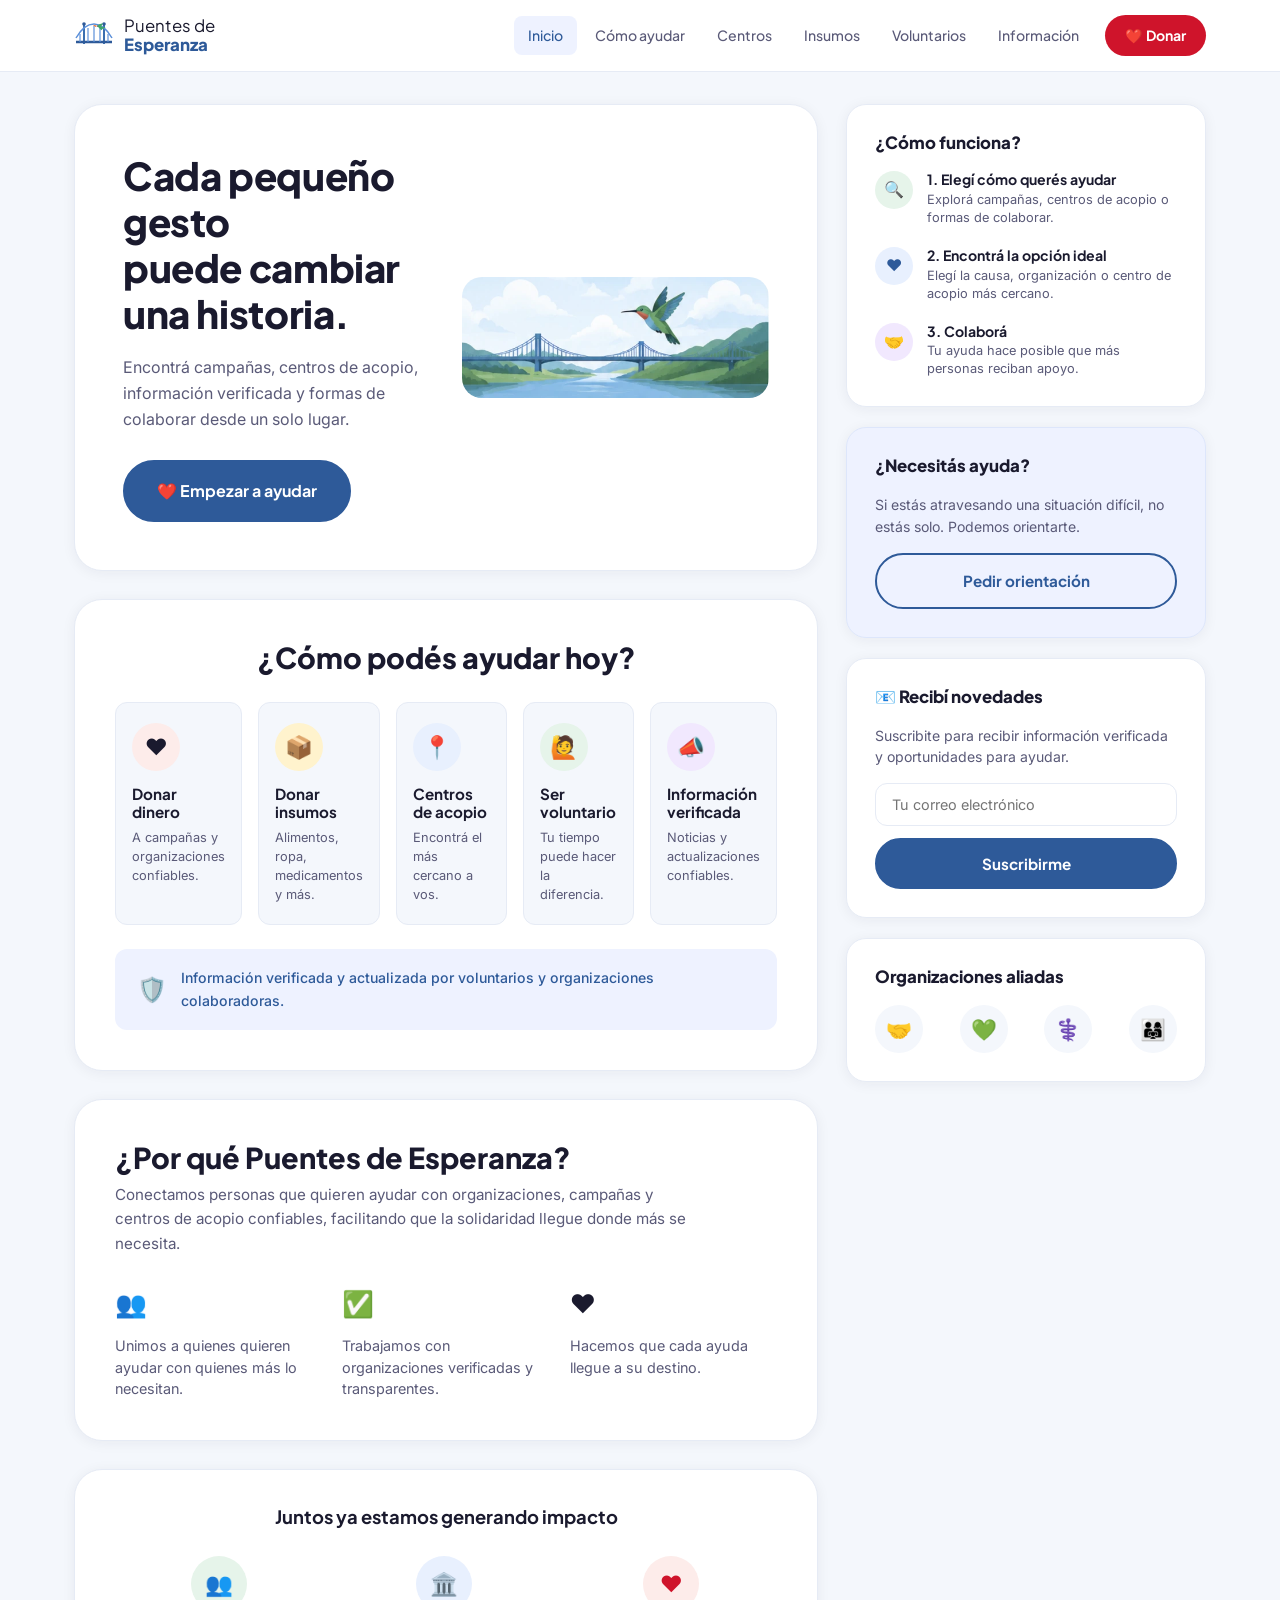
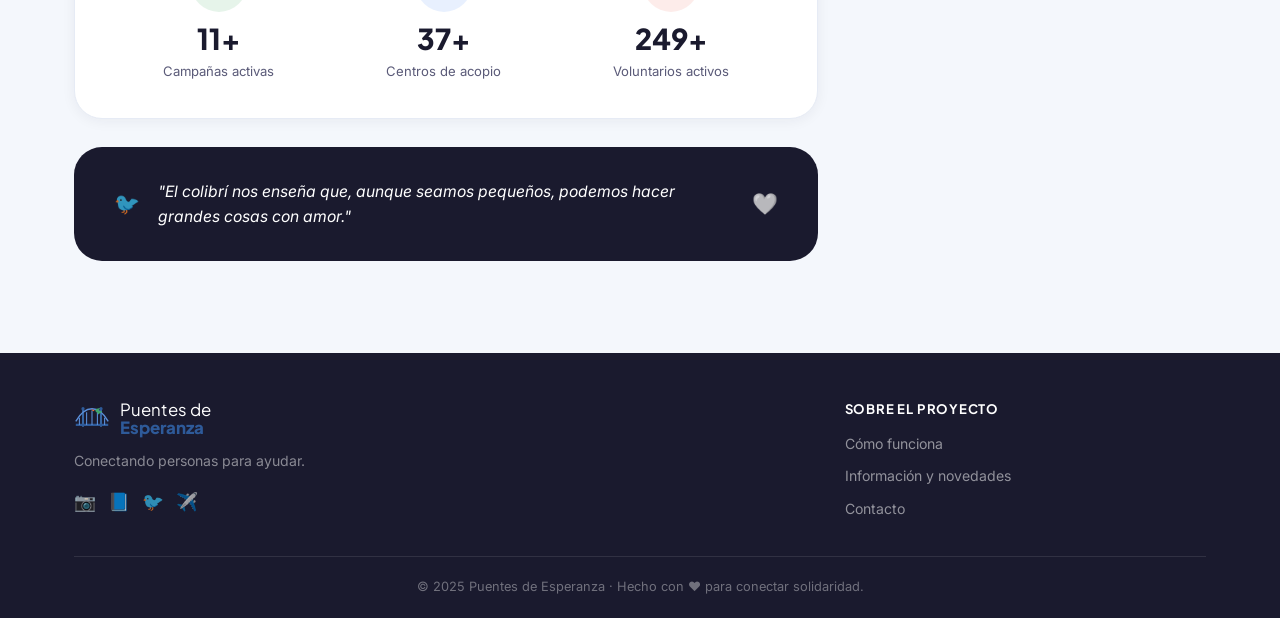
==== commit 960f028e: "primera version funcional del sitio" ====
--- a/index.html
+++ b/index.html
@@ -4,510 +4,18 @@
   <meta charset="UTF-8" />
   <meta name="viewport" content="width=device-width, initial-scale=1.0" />
   <title>Puentes de Esperanza · Conectando personas para ayudar</title>
+  <meta name="description" content="Conectamos personas que quieren ayudar con organizaciones, campañas y centros de acopio confiables entre Argentina y Venezuela." />
   <link rel="preconnect" href="https://fonts.googleapis.com">
   <link href="https://fonts.googleapis.com/css2?family=Plus+Jakarta+Sans:wght@400;500;600;700;800&family=Inter:wght@400;500&display=swap" rel="stylesheet">
-  <style>/* =========================================
-   PUENTES DE ESPERANZA — Design System v2
-   Paleta: Blanco · Celeste AR · Azul VE · Rojo · Amarillo
-   ========================================= */
+  <link rel="stylesheet" href="css/styles.css" />
+</head>
+<body data-page="home">
 
-:root {
-  --white:    #FFFFFF;
-  --celeste:  #74BCEB;
-  --azul:     #2E5A99;
-  --azul-deep:#1A1A2E;
-  --rojo:     #CF142B;
-  --amarillo: #F4C430;
-  --verde:    #2E9E6B;
-  --bg:       #F4F7FC;
-  --text:     #1A1A2E;
-  --text-mid: #5A5A78;
-  --text-light:#9090A8;
-  --card-bg:  #FFFFFF;
-  --border:   #E6EBF5;
-
-  --radius-sm: 12px;
-  --radius-md: 20px;
-  --radius-lg: 28px;
-
-  --shadow-sm: 0 2px 14px rgba(26,26,46,0.06);
-  --shadow-md: 0 10px 32px rgba(26,26,46,0.10);
-
-  --font-display: 'Plus Jakarta Sans', sans-serif;
-  --font-body:    'Inter', sans-serif;
-}
-
-*, *::before, *::after { box-sizing: border-box; margin: 0; padding: 0; }
-html { scroll-behavior: smooth; }
-
-body {
-  font-family: var(--font-body);
-  background: var(--bg);
-  color: var(--text);
-  line-height: 1.6;
-}
-
-h1, h2, h3, h4 { font-family: var(--font-display); line-height: 1.2; }
-a { text-decoration: none; color: inherit; }
-img { max-width: 100%; display: block; }
-
-.container { max-width: 1180px; margin: 0 auto; padding: 0 24px; }
-
-/* ── BUTTONS ── */
-.btn {
-  display: inline-flex;
-  align-items: center;
-  justify-content: center;
-  gap: 8px;
-  padding: 14px 28px;
-  border-radius: 50px;
-  font-family: var(--font-display);
-  font-weight: 700;
-  font-size: 0.95rem;
-  cursor: pointer;
-  border: 2px solid transparent;
-  transition: all 0.2s ease;
-  white-space: nowrap;
-}
-.btn-lg { padding: 16px 32px; font-size: 1rem; }
-.btn-block { width: 100%; }
-
-.btn-primary { background: var(--azul); color: var(--white); border-color: var(--azul); }
-.btn-primary:hover { background: #1f4377; transform: translateY(-2px); box-shadow: 0 8px 24px rgba(46,90,153,0.3); }
-
-.btn-outline { background: transparent; color: var(--azul); border-color: var(--azul); }
-.btn-outline:hover { background: var(--azul); color: white; }
-
-/* ============================================
-   NAV
-   ============================================ */
-.nav {
-  position: sticky;
-  top: 0; left: 0; right: 0;
-  z-index: 100;
-  background: rgba(255,255,255,0.95);
-  backdrop-filter: blur(12px);
-  border-bottom: 1px solid var(--border);
-  height: 72px;
-}
-.nav-inner {
-  max-width: 1180px;
-  margin: 0 auto;
-  padding: 0 24px;
-  height: 100%;
-  display: flex;
-  align-items: center;
-  justify-content: space-between;
-}
-.logo { display: flex; align-items: center; gap: 10px; }
-.logo-icon { flex-shrink: 0; }
-.logo-text {
-  display: flex; flex-direction: column; line-height: 1.1;
-  font-family: var(--font-display); font-size: 1.05rem; color: var(--text);
-}
-.logo-text strong { color: var(--azul); font-weight: 800; }
-
-.nav-links { display: flex; align-items: center; gap: 4px; }
-.nav-links a {
-  font-family: var(--font-display);
-  font-size: 0.88rem; font-weight: 500;
-  color: var(--text-mid);
-  padding: 8px 14px;
-  border-radius: 8px;
-  transition: all 0.2s;
-}
-.nav-links a:hover, .nav-links a.active { color: var(--azul); background: #EEF2FF; }
-
-.nav-cta {
-  background: var(--rojo) !important;
-  color: white !important;
-  border-radius: 50px !important;
-  padding: 9px 20px !important;
-  font-weight: 700 !important;
-  margin-left: 8px;
-}
-.nav-cta:hover { background: #a5102a !important; transform: translateY(-1px); box-shadow: 0 4px 12px rgba(207,20,43,0.3); }
-
-.hamburger {
-  display: none; flex-direction: column; gap: 5px;
-  background: none; border: none; cursor: pointer; padding: 8px;
-}
-.hamburger span { display: block; width: 24px; height: 2px; background: var(--text); border-radius: 2px; }
-
-/* ============================================
-   PAGE LAYOUT (main + sidebar)
-   ============================================ */
-.page-layout {
-  max-width: 1180px;
-  margin: 0 auto;
-  padding: 32px 24px 64px;
-  display: grid;
-  grid-template-columns: 1fr 360px;
-  gap: 28px;
-  align-items: start;
-}
-.main-col { display: flex; flex-direction: column; gap: 28px; min-width: 0; }
-.sidebar { display: flex; flex-direction: column; gap: 20px; position: sticky; top: 96px; }
-
-/* ============================================
-   HERO CARD
-   ============================================ */
-.hero-card {
-  background: var(--card-bg);
-  border-radius: var(--radius-lg);
-  border: 1px solid var(--border);
-  padding: 48px;
-  display: grid;
-  grid-template-columns: 1fr 1fr;
-  gap: 32px;
-  align-items: center;
-  overflow: hidden;
-  box-shadow: var(--shadow-sm);
-}
-.hero-text h1 {
-  font-size: clamp(1.8rem, 3vw, 2.5rem);
-  font-weight: 800;
-  color: var(--text);
-  margin-bottom: 18px;
-  letter-spacing: -0.01em;
-}
-.hero-text p {
-  font-size: 1rem;
-  color: var(--text-mid);
-  margin-bottom: 28px;
-  max-width: 420px;
-}
-.hero-visual img {
-  width: 100%;
-  border-radius: var(--radius-md);
-}
-
-/* ============================================
-   SECTION TITLES
-   ============================================ */
-.section-title {
-  font-size: clamp(1.4rem, 2.5vw, 1.8rem);
-  font-weight: 800;
-  color: var(--text);
-  margin-bottom: 8px;
-}
-.section-title.center { text-align: center; margin-bottom: 28px; }
-.section-sub { font-size: 0.95rem; color: var(--text-mid); max-width: 580px; margin-bottom: 28px; }
-
-/* ============================================
-   HELP SECTION (5 circular icon cards)
-   ============================================ */
-.help-section {
-  background: var(--card-bg);
-  border-radius: var(--radius-lg);
-  border: 1px solid var(--border);
-  padding: 40px;
-  box-shadow: var(--shadow-sm);
-}
-.help-grid {
-  display: grid;
-  grid-template-columns: repeat(5, 1fr);
-  gap: 16px;
-  margin-bottom: 24px;
-}
-.help-card {
-  display: flex;
-  flex-direction: column;
-  align-items: flex-start;
-  padding: 20px 16px;
-  border-radius: var(--radius-sm);
-  background: var(--bg);
-  border: 1px solid var(--border);
-  transition: all 0.2s;
-}
-.help-card:hover { transform: translateY(-4px); box-shadow: var(--shadow-md); border-color: transparent; }
-.help-icon {
-  width: 48px; height: 48px;
-  border-radius: 50%;
-  display: flex; align-items: center; justify-content: center;
-  font-size: 1.4rem;
-  margin-bottom: 14px;
-}
-.help-card h3 { font-size: 0.95rem; font-weight: 700; margin-bottom: 6px; color: var(--text); }
-.help-card p { font-size: 0.8rem; color: var(--text-mid); line-height: 1.5; }
-
-.verified-banner {
-  display: flex;
-  align-items: center;
-  gap: 14px;
-  background: #EEF2FF;
-  border-radius: var(--radius-sm);
-  padding: 18px 22px;
-}
-.verified-icon { font-size: 1.5rem; flex-shrink: 0; }
-.verified-banner p { font-size: 0.88rem; color: var(--azul); font-weight: 500; }
-
-/* ============================================
-   WHY SECTION
-   ============================================ */
-.why-section {
-  background: var(--card-bg);
-  border-radius: var(--radius-lg);
-  border: 1px solid var(--border);
-  padding: 40px;
-  box-shadow: var(--shadow-sm);
-}
-.why-grid {
-  display: grid;
-  grid-template-columns: repeat(3, 1fr);
-  gap: 20px;
-}
-.why-item { display: flex; flex-direction: column; gap: 10px; }
-.why-icon { font-size: 1.6rem; }
-.why-item p { font-size: 0.9rem; color: var(--text-mid); line-height: 1.5; }
-
-/* ============================================
-   IMPACT SECTION
-   ============================================ */
-.impact-section {
-  background: var(--card-bg);
-  border-radius: var(--radius-lg);
-  border: 1px solid var(--border);
-  padding: 36px 40px;
-  box-shadow: var(--shadow-sm);
-}
-.impact-title { font-size: 1.15rem; font-weight: 700; text-align: center; margin-bottom: 28px; }
-.impact-row { display: flex; justify-content: space-around; gap: 16px; }
-.impact-item { display: flex; flex-direction: column; align-items: center; gap: 8px; }
-.impact-circle {
-  width: 56px; height: 56px; border-radius: 50%;
-  display: flex; align-items: center; justify-content: center;
-  font-size: 1.4rem;
-  margin-bottom: 4px;
-}
-.impact-num {
-  font-family: var(--font-display);
-  font-size: 1.8rem; font-weight: 800; color: var(--text);
-  line-height: 1;
-}
-.impact-num::after { content: '+'; }
-.impact-label { font-size: 0.82rem; color: var(--text-mid); text-align: center; }
-
-/* ============================================
-   QUOTE BANNER
-   ============================================ */
-.quote-banner {
-  background: var(--azul-deep);
-  border-radius: var(--radius-lg);
-  padding: 32px 40px;
-  display: flex;
-  align-items: center;
-  gap: 18px;
-  color: white;
-}
-.quote-bird, .quote-heart { font-size: 1.3rem; flex-shrink: 0; opacity: 0.8; }
-.quote-banner p { font-size: 0.98rem; font-style: italic; line-height: 1.6; flex: 1; }
-
-/* ============================================
-   SIDEBAR
-   ============================================ */
-.sidebar-card {
-  background: var(--card-bg);
-  border-radius: var(--radius-md);
-  border: 1px solid var(--border);
-  padding: 28px;
-  box-shadow: var(--shadow-sm);
-}
-.sidebar-card h3 { font-size: 1.05rem; font-weight: 800; margin-bottom: 18px; }
-.sidebar-card p { font-size: 0.88rem; color: var(--text-mid); margin-bottom: 16px; line-height: 1.5; }
-
-.highlight-card { background: #EEF2FF; border-color: #DDE6FB; }
-
-.steps { display: flex; flex-direction: column; gap: 20px; }
-.step { display: flex; gap: 14px; align-items: flex-start; }
-.step-num {
-  width: 38px; height: 38px; border-radius: 50%;
-  display: flex; align-items: center; justify-content: center;
-  font-size: 1rem; flex-shrink: 0;
-}
-.step h4 { font-size: 0.88rem; font-weight: 700; margin-bottom: 3px; color: var(--text); }
-.step p { font-size: 0.8rem; color: var(--text-mid); margin-bottom: 0; line-height: 1.4; }
-
-.newsletter-form { display: flex; flex-direction: column; gap: 12px; }
-.newsletter-form input {
-  padding: 12px 16px;
-  border: 1.5px solid var(--border);
-  border-radius: var(--radius-sm);
-  font-family: var(--font-body);
-  font-size: 0.9rem;
-  outline: none;
-  transition: border-color 0.2s;
-}
-.newsletter-form input:focus { border-color: var(--azul); }
-
-.allies-row { display: flex; gap: 12px; justify-content: space-between; }
-.ally-icon {
-  width: 48px; height: 48px;
-  border-radius: 50%;
-  background: var(--bg);
-  display: flex; align-items: center; justify-content: center;
-  font-size: 1.3rem;
-}
-
-/* ============================================
-   INNER PAGE HERO
-   ============================================ */
-.page-hero {
-  background: linear-gradient(135deg, var(--azul) 0%, #3B6FB0 100%);
-  padding: 120px 24px 64px;
-  text-align: center;
-  color: white;
-}
-.page-hero h1 { font-size: clamp(2rem, 5vw, 3.2rem); font-weight: 800; margin-bottom: 16px; color: white; }
-.page-hero p { font-size: 1.05rem; opacity: 0.85; max-width: 540px; margin: 0 auto; }
-.page-content { padding: 56px 0 96px; }
-
-/* ============================================
-   GENERIC CARDS (inner pages)
-   ============================================ */
-.cards-grid { display: grid; grid-template-columns: repeat(auto-fill, minmax(280px, 1fr)); gap: 22px; }
-.card {
-  background: var(--card-bg);
-  border: 1px solid var(--border);
-  border-radius: var(--radius-md);
-  padding: 26px;
-  box-shadow: var(--shadow-sm);
-  transition: all 0.2s;
-}
-.card:hover { box-shadow: var(--shadow-md); transform: translateY(-3px); }
-.card-icon {
-  width: 48px; height: 48px; border-radius: 50%;
-  display: flex; align-items: center; justify-content: center;
-  font-size: 1.4rem; margin-bottom: 16px;
-}
-.card h3 { font-size: 1.05rem; font-weight: 700; margin-bottom: 8px; }
-.card p { font-size: 0.88rem; color: var(--text-mid); line-height: 1.5; }
-
-/* ── FORM ── */
-.form-group { display: flex; flex-direction: column; gap: 6px; margin-bottom: 18px; }
-.form-group label { font-family: var(--font-display); font-size: 0.85rem; font-weight: 600; }
-.form-group input, .form-group select, .form-group textarea {
-  padding: 12px 16px; border: 1.5px solid var(--border); border-radius: var(--radius-sm);
-  font-family: var(--font-body); font-size: 0.92rem; background: white; outline: none; transition: border-color 0.2s;
-}
-.form-group input:focus, .form-group select:focus, .form-group textarea:focus {
-  border-color: var(--azul); box-shadow: 0 0 0 3px rgba(46,90,153,0.08);
-}
-.form-group textarea { min-height: 110px; resize: vertical; }
-.form-row { display: grid; grid-template-columns: 1fr 1fr; gap: 16px; }
-.form-card {
-  background: var(--card-bg); border: 1px solid var(--border); border-radius: var(--radius-lg);
-  padding: 36px; box-shadow: var(--shadow-sm); max-width: 640px; margin: 0 auto;
-}
-
-/* ── TABLE ── */
-.insumos-table { width: 100%; border-collapse: collapse; background: white; border-radius: var(--radius-md); overflow: hidden; box-shadow: var(--shadow-sm); }
-.insumos-table th { background: var(--azul); color: white; font-family: var(--font-display); font-size: 0.8rem; font-weight: 600; letter-spacing: 0.04em; text-transform: uppercase; padding: 14px 20px; text-align: left; }
-.insumos-table td { padding: 14px 20px; font-size: 0.9rem; border-bottom: 1px solid var(--border); }
-.insumos-table tr:last-child td { border-bottom: none; }
-.insumos-table tr:hover td { background: #F4F7FC; }
-.badge { display: inline-block; font-size: 0.7rem; font-weight: 700; font-family: var(--font-display); padding: 3px 10px; border-radius: 50px; text-transform: uppercase; letter-spacing: 0.03em; }
-.badge-urgent { background: #FDECEA; color: var(--rojo); }
-.badge-needed { background: #FFF3CD; color: #8B6914; }
-.badge-ok { background: #E6F4EA; color: #1E7E34; }
-
-.map-placeholder {
-  background: linear-gradient(135deg, #EEF2FF 0%, #E8F0FE 100%);
-  border: 2px dashed var(--celeste); border-radius: var(--radius-md);
-  padding: 56px; text-align: center; color: var(--text-mid);
-}
-.map-placeholder .map-icon { font-size: 3.5rem; margin-bottom: 14px; }
-.map-placeholder h3 { font-size: 1.1rem; font-weight: 700; margin-bottom: 8px; color: var(--text); }
-
-.donation-options { display: grid; grid-template-columns: repeat(3, 1fr); gap: 16px; margin-bottom: 28px; }
-.donation-card {
-  background: white; border: 2px solid var(--border); border-radius: var(--radius-md);
-  padding: 24px 18px; text-align: center; cursor: pointer; transition: all 0.2s;
-}
-.donation-card:hover, .donation-card.selected { border-color: var(--azul); box-shadow: 0 0 0 3px rgba(46,90,153,0.1); }
-.donation-card.selected { background: #EEF2FF; }
-.donation-amount { font-family: var(--font-display); font-size: 1.7rem; font-weight: 800; color: var(--azul); }
-.donation-desc { font-size: 0.78rem; color: var(--text-mid); }
-
-/* ============================================
-   FOOTER
-   ============================================ */
-.footer { background: var(--azul-deep); color: rgba(255,255,255,0.75); padding: 48px 0 0; margin-top: 28px; }
-.footer-grid { display: grid; grid-template-columns: 2fr 1fr; gap: 48px; padding-bottom: 36px; border-bottom: 1px solid rgba(255,255,255,0.1); }
-.footer-brand .logo-text { color: white; }
-.footer-brand p { font-size: 0.88rem; opacity: 0.65; margin: 12px 0 16px; }
-.footer-social { display: flex; gap: 12px; font-size: 1.1rem; }
-.footer-links { display: flex; flex-direction: column; gap: 10px; }
-.footer-links h4 { color: white; font-family: var(--font-display); font-size: 0.82rem; font-weight: 700; letter-spacing: 0.06em; text-transform: uppercase; margin-bottom: 6px; }
-.footer-links a { font-size: 0.88rem; opacity: 0.7; transition: opacity 0.2s; }
-.footer-links a:hover { opacity: 1; color: var(--celeste); }
-.footer-bottom { padding: 20px 0; text-align: center; font-size: 0.8rem; opacity: 0.5; }
-
-/* ============================================
-   RESPONSIVE
-   ============================================ */
-@media (max-width: 980px) {
-  .page-layout { grid-template-columns: 1fr; }
-  .sidebar { position: static; }
-  .hero-card { grid-template-columns: 1fr; }
-  .hero-visual { order: -1; }
-  .help-grid { grid-template-columns: repeat(3, 1fr); }
-  .why-grid { grid-template-columns: 1fr; }
-}
-
-@media (max-width: 600px) {
-  .nav-links {
-    display: none; position: fixed; top: 72px; left: 0; right: 0;
-    background: white; flex-direction: column; align-items: stretch;
-    padding: 16px; border-bottom: 1px solid var(--border); box-shadow: var(--shadow-md); gap: 4px;
-  }
-  .nav-links.open { display: flex; }
-  .nav-links a { padding: 12px 16px; border-radius: 8px; }
-  .hamburger { display: flex; }
-
-  .page-layout { padding: 20px 16px 48px; gap: 20px; }
-  .hero-card, .help-section, .why-section, .impact-section { padding: 24px; }
-  .help-grid { grid-template-columns: 1fr 1fr; }
-  .impact-row { flex-direction: column; gap: 24px; }
-  .quote-banner { flex-direction: column; text-align: center; padding: 28px 24px; }
-  .footer-grid { grid-template-columns: 1fr; gap: 28px; }
-  .form-row { grid-template-columns: 1fr; }
-  .donation-options { grid-template-columns: 1fr; }
-}
-
-@media (prefers-reduced-motion: reduce) {
-  *, .help-card, .card { transition: none !important; }
-}
-</style>
-</head>
-<body>
-
-  <!-- NAV -->
-  <header class="nav">
-    <div class="nav-inner">
-      <a href="index.html" class="logo">
-        <img src="data:image/svg+xml,%3Csvg%20width%3D%2240%22%20height%3D%2232%22%20viewBox%3D%220%200%2040%2032%22%20fill%3D%22none%22%20xmlns%3D%22http%3A//www.w3.org/2000/svg%22%3E%0A%20%20%3C%21--%20Bridge%20towers%20--%3E%0A%20%20%3Cline%20x1%3D%2210%22%20y1%3D%224%22%20x2%3D%2210%22%20y2%3D%2224%22%20stroke%3D%22%233B6FB0%22%20stroke-width%3D%222%22/%3E%0A%20%20%3Cline%20x1%3D%2230%22%20y1%3D%224%22%20x2%3D%2230%22%20y2%3D%2224%22%20stroke%3D%22%233B6FB0%22%20stroke-width%3D%222%22/%3E%0A%20%20%3C%21--%20Main%20cables%20--%3E%0A%20%20%3Cpath%20d%3D%22M2%2018%20Q10%204%2020%204%20Q30%204%2038%2018%22%20stroke%3D%22%235B8FD9%22%20stroke-width%3D%221.5%22%20fill%3D%22none%22/%3E%0A%20%20%3C%21--%20Deck%20--%3E%0A%20%20%3Cline%20x1%3D%222%22%20y1%3D%2222%22%20x2%3D%2238%22%20y2%3D%2222%22%20stroke%3D%22%232E5A99%22%20stroke-width%3D%222.5%22/%3E%0A%20%20%3C%21--%20Vertical%20suspenders%20--%3E%0A%20%20%3Cline%20x1%3D%226%22%20y1%3D%2214%22%20x2%3D%226%22%20y2%3D%2222%22%20stroke%3D%22%235B8FD9%22%20stroke-width%3D%221.2%22/%3E%0A%20%20%3Cline%20x1%3D%2214%22%20y1%3D%228%22%20x2%3D%2214%22%20y2%3D%2222%22%20stroke%3D%22%235B8FD9%22%20stroke-width%3D%221.2%22/%3E%0A%20%20%3Cline%20x1%3D%2220%22%20y1%3D%226%22%20x2%3D%2220%22%20y2%3D%2222%22%20stroke%3D%22%235B8FD9%22%20stroke-width%3D%221.2%22/%3E%0A%20%20%3Cline%20x1%3D%2226%22%20y1%3D%228%22%20x2%3D%2226%22%20y2%3D%2222%22%20stroke%3D%22%235B8FD9%22%20stroke-width%3D%221.2%22/%3E%0A%20%20%3Cline%20x1%3D%2234%22%20y1%3D%2214%22%20x2%3D%2234%22%20y2%3D%2222%22%20stroke%3D%22%235B8FD9%22%20stroke-width%3D%221.2%22/%3E%0A%20%20%3C%21--%20Tower%20tops%20--%3E%0A%20%20%3Ccircle%20cx%3D%2210%22%20cy%3D%224%22%20r%3D%221.8%22%20fill%3D%22%232E5A99%22/%3E%0A%20%20%3Ccircle%20cx%3D%2230%22%20cy%3D%224%22%20r%3D%221.8%22%20fill%3D%22%232E5A99%22/%3E%0A%20%20%3C%21--%20Hummingbird%20--%3E%0A%20%20%3Cg%20transform%3D%22translate%2818%2C1%29%20scale%280.85%29%22%3E%0A%20%20%20%20%3Cpath%20d%3D%22M6%206%20Q9%202%2013%203%20Q11%205%2011%207%20Q14%206%2016%208%20Q12%209%2011%2011%20Q9%209%206%206Z%22%20fill%3D%22%233FA66B%22/%3E%0A%20%20%20%20%3Cpath%20d%3D%22M6%206%20Q3%204%201%205%20Q3%206%204%207Z%22%20fill%3D%22%23E8743B%22/%3E%0A%20%20%20%20%3Ccircle%20cx%3D%226.5%22%20cy%3D%226%22%20r%3D%220.6%22%20fill%3D%22%231A1A2E%22/%3E%0A%20%20%3C/g%3E%0A%3C/svg%3E%0A" alt="" class="logo-icon" width="40" height="32">
-        <span class="logo-text">Puentes de<strong>Esperanza</strong></span>
-      </a>
-      <button class="hamburger" id="hamburger" aria-label="Abrir menú">
-        <span></span><span></span><span></span>
-      </button>
-      <nav class="nav-links" id="navLinks">
-        <a href="index.html" class="active">Inicio</a>
-        <a href="pages/como-ayudar.html">Cómo ayudar</a>
-        <a href="pages/centros.html">Centros</a>
-        <a href="pages/insumos.html">Insumos</a>
-        <a href="pages/voluntarios.html">Voluntarios</a>
-        <a href="pages/donaciones.html" class="nav-cta">❤️ Donar</a>
-      </nav>
-    </div>
-  </header>
+  <div id="header-root" data-active="inicio"></div>
 
   <div class="page-layout">
-    <!-- MAIN COLUMN -->
     <main class="main-col">
 
-      <!-- HERO -->
       <section class="hero-card">
         <div class="hero-text">
           <h1>Cada pequeño gesto<br>puede cambiar<br>una historia.</h1>
@@ -515,181 +23,27 @@
           <a href="pages/donaciones.html" class="btn btn-primary btn-lg">❤️ Empezar a ayudar</a>
         </div>
         <div class="hero-visual">
-          <img src="[data-uri]" alt="Puente colgante con colibrí volando, ilustración" />
+          <img src="assets/hero-bridge-hummingbird.webp" alt="Puente colgante con colibrí volando, ilustración" />
         </div>
       </section>
 
-      <!-- CÓMO AYUDAR HOY -->
-      <section class="help-section">
-        <h2 class="section-title center">¿Cómo podés ayudar hoy?</h2>
-        <div class="help-grid">
-          <a href="pages/donaciones.html" class="help-card">
-            <div class="help-icon" style="background:#FDECEA;">❤️</div>
-            <h3>Donar dinero</h3>
-            <p>A campañas y organizaciones confiables.</p>
-          </a>
-          <a href="pages/insumos.html" class="help-card">
-            <div class="help-icon" style="background:#FFF3CD;">📦</div>
-            <h3>Donar insumos</h3>
-            <p>Alimentos, ropa, medicamentos y más.</p>
-          </a>
-          <a href="pages/centros.html" class="help-card">
-            <div class="help-icon" style="background:#E8F0FE;">📍</div>
-            <h3>Centros de acopio</h3>
-            <p>Encontrá el más cercano a vos.</p>
-          </a>
-          <a href="pages/voluntarios.html" class="help-card">
-            <div class="help-icon" style="background:#E6F4EA;">🙋</div>
-            <h3>Ser voluntario</h3>
-            <p>Tu tiempo puede hacer la diferencia.</p>
-          </a>
-          <a href="pages/como-ayudar.html" class="help-card">
-            <div class="help-icon" style="background:#F1E8FE;">📣</div>
-            <h3>Información verificada</h3>
-            <p>Noticias y actualizaciones confiables.</p>
-          </a>
-        </div>
+      <section class="help-section" id="help-section-root"></section>
+      <section class="why-section" id="why-section-root"></section>
+      <section class="impact-section" id="impact-section-root"></section>
 
-        <div class="verified-banner">
-          <span class="verified-icon">🛡️</span>
-          <p>Información verificada y actualizada por voluntarios y organizaciones colaboradoras.</p>
-        </div>
-      </section>
-
-      <!-- POR QUÉ -->
-      <section class="why-section">
-        <h2 class="section-title">¿Por qué Puentes de Esperanza?</h2>
-        <p class="section-sub">Conectamos personas que quieren ayudar con organizaciones, campañas y centros de acopio confiables, facilitando que la solidaridad llegue donde más se necesita.</p>
-        <div class="why-grid">
-          <div class="why-item">
-            <span class="why-icon">👥</span>
-            <p>Unimos a quienes quieren ayudar con quienes más lo necesitan.</p>
-          </div>
-          <div class="why-item">
-            <span class="why-icon">✅</span>
-            <p>Trabajamos con organizaciones verificadas y transparentes.</p>
-          </div>
-          <div class="why-item">
-            <span class="why-icon">❤️</span>
-            <p>Hacemos que cada ayuda llegue a su destino.</p>
-          </div>
-        </div>
-      </section>
-
-      <!-- IMPACTO -->
-      <section class="impact-section">
-        <h3 class="impact-title">Juntos ya estamos generando impacto</h3>
-        <div class="impact-row">
-          <div class="impact-item">
-            <div class="impact-circle" style="background:#E6F4EA; color:#2E9E6B;">👥</div>
-            <span class="impact-num" data-target="15">0</span>
-            <span class="impact-label">Campañas activas</span>
-          </div>
-          <div class="impact-item">
-            <div class="impact-circle" style="background:#E8F0FE; color:#3B6FB0;">🏛️</div>
-            <span class="impact-num" data-target="48">0</span>
-            <span class="impact-label">Centros de acopio</span>
-          </div>
-          <div class="impact-item">
-            <div class="impact-circle" style="background:#FDECEA; color:#CF142B;">❤️</div>
-            <span class="impact-num" data-target="320">0</span>
-            <span class="impact-label">Voluntarios activos</span>
-          </div>
-        </div>
-      </section>
-
-      <!-- CITA -->
       <section class="quote-banner">
         <span class="quote-bird">🐦</span>
-        <p>“El colibrí nos enseña que, aunque seamos pequeños, podemos hacer grandes cosas con amor.”</p>
+        <p>"El colibrí nos enseña que, aunque seamos pequeños, podemos hacer grandes cosas con amor."</p>
         <span class="quote-heart">🤍</span>
       </section>
 
     </main>
 
-    <!-- SIDEBAR -->
-    <aside class="sidebar">
-      <div class="sidebar-card">
-        <h3>¿Cómo funciona?</h3>
-        <div class="steps">
-          <div class="step">
-            <div class="step-num" style="background:#E6F4EA; color:#2E9E6B;">🔍</div>
-            <div>
-              <h4>1. Elegí cómo querés ayudar</h4>
-              <p>Explorá campañas, centros de acopio o formas de colaborar.</p>
-            </div>
-          </div>
-          <div class="step">
-            <div class="step-num" style="background:#E8F0FE; color:#3B6FB0;">❤️</div>
-            <div>
-              <h4>2. Encontrá la opción ideal</h4>
-              <p>Elegí la causa, organización o centro de acopio más cercano.</p>
-            </div>
-          </div>
-          <div class="step">
-            <div class="step-num" style="background:#F1E8FE; color:#8B5CF6;">🤝</div>
-            <div>
-              <h4>3. Colaborá</h4>
-              <p>Tu ayuda hace posible que más personas reciban apoyo.</p>
-            </div>
-          </div>
-        </div>
-      </div>
-
-      <div class="sidebar-card highlight-card">
-        <h3>¿Necesitás ayuda?</h3>
-        <p>Si estás atravesando una situación difícil, no estás solo. Podemos orientarte.</p>
-        <a href="pages/como-ayudar.html" class="btn btn-outline btn-block">Pedir orientación</a>
-      </div>
-
-      <div class="sidebar-card">
-        <h3>📧 Recibí novedades</h3>
-        <p>Suscribite para recibir información verificada y oportunidades para ayudar.</p>
-        <form class="newsletter-form" id="newsletterForm">
-          <input type="email" placeholder="Tu correo electrónico" required>
-          <button type="submit" class="btn btn-primary btn-block">Suscribirme</button>
-        </form>
-      </div>
-
-      <div class="sidebar-card">
-        <h3>Organizaciones aliadas</h3>
-        <div class="allies-row">
-          <span class="ally-icon">🤝</span>
-          <span class="ally-icon">💚</span>
-          <span class="ally-icon">⚕️</span>
-          <span class="ally-icon">👨‍👩‍👧</span>
-        </div>
-      </div>
-    </aside>
+    <div id="sidebar-root"></div>
   </div>
 
-  <!-- FOOTER -->
-  <footer class="footer">
-    <div class="container">
-      <div class="footer-grid">
-        <div class="footer-brand">
-          <a href="index.html" class="logo">
-            <img src="data:image/svg+xml,%3Csvg%20width%3D%2240%22%20height%3D%2232%22%20viewBox%3D%220%200%2040%2032%22%20fill%3D%22none%22%20xmlns%3D%22http%3A//www.w3.org/2000/svg%22%3E%0A%20%20%3C%21--%20Bridge%20towers%20--%3E%0A%20%20%3Cline%20x1%3D%2210%22%20y1%3D%224%22%20x2%3D%2210%22%20y2%3D%2224%22%20stroke%3D%22%233B6FB0%22%20stroke-width%3D%222%22/%3E%0A%20%20%3Cline%20x1%3D%2230%22%20y1%3D%224%22%20x2%3D%2230%22%20y2%3D%2224%22%20stroke%3D%22%233B6FB0%22%20stroke-width%3D%222%22/%3E%0A%20%20%3C%21--%20Main%20cables%20--%3E%0A%20%20%3Cpath%20d%3D%22M2%2018%20Q10%204%2020%204%20Q30%204%2038%2018%22%20stroke%3D%22%235B8FD9%22%20stroke-width%3D%221.5%22%20fill%3D%22none%22/%3E%0A%20%20%3C%21--%20Deck%20--%3E%0A%20%20%3Cline%20x1%3D%222%22%20y1%3D%2222%22%20x2%3D%2238%22%20y2%3D%2222%22%20stroke%3D%22%232E5A99%22%20stroke-width%3D%222.5%22/%3E%0A%20%20%3C%21--%20Vertical%20suspenders%20--%3E%0A%20%20%3Cline%20x1%3D%226%22%20y1%3D%2214%22%20x2%3D%226%22%20y2%3D%2222%22%20stroke%3D%22%235B8FD9%22%20stroke-width%3D%221.2%22/%3E%0A%20%20%3Cline%20x1%3D%2214%22%20y1%3D%228%22%20x2%3D%2214%22%20y2%3D%2222%22%20stroke%3D%22%235B8FD9%22%20stroke-width%3D%221.2%22/%3E%0A%20%20%3Cline%20x1%3D%2220%22%20y1%3D%226%22%20x2%3D%2220%22%20y2%3D%2222%22%20stroke%3D%22%235B8FD9%22%20stroke-width%3D%221.2%22/%3E%0A%20%20%3Cline%20x1%3D%2226%22%20y1%3D%228%22%20x2%3D%2226%22%20y2%3D%2222%22%20stroke%3D%22%235B8FD9%22%20stroke-width%3D%221.2%22/%3E%0A%20%20%3Cline%20x1%3D%2234%22%20y1%3D%2214%22%20x2%3D%2234%22%20y2%3D%2222%22%20stroke%3D%22%235B8FD9%22%20stroke-width%3D%221.2%22/%3E%0A%20%20%3C%21--%20Tower%20tops%20--%3E%0A%20%20%3Ccircle%20cx%3D%2210%22%20cy%3D%224%22%20r%3D%221.8%22%20fill%3D%22%232E5A99%22/%3E%0A%20%20%3Ccircle%20cx%3D%2230%22%20cy%3D%224%22%20r%3D%221.8%22%20fill%3D%22%232E5A99%22/%3E%0A%20%20%3C%21--%20Hummingbird%20--%3E%0A%20%20%3Cg%20transform%3D%22translate%2818%2C1%29%20scale%280.85%29%22%3E%0A%20%20%20%20%3Cpath%20d%3D%22M6%206%20Q9%202%2013%203%20Q11%205%2011%207%20Q14%206%2016%208%20Q12%209%2011%2011%20Q9%209%206%206Z%22%20fill%3D%22%233FA66B%22/%3E%0A%20%20%20%20%3Cpath%20d%3D%22M6%206%20Q3%204%201%205%20Q3%206%204%207Z%22%20fill%3D%22%23E8743B%22/%3E%0A%20%20%20%20%3Ccircle%20cx%3D%226.5%22%20cy%3D%226%22%20r%3D%220.6%22%20fill%3D%22%231A1A2E%22/%3E%0A%20%20%3C/g%3E%0A%3C/svg%3E%0A" alt="" class="logo-icon" width="36" height="29">
-            <span class="logo-text">Puentes de<strong>Esperanza</strong></span>
-          </a>
-          <p>Conectando personas para ayudar.</p>
-          <div class="footer-social">
-            <span>📷</span><span>📘</span><span>🐦</span><span>✈️</span>
-          </div>
-        </div>
-        <div class="footer-links">
-          <h4>Sobre el proyecto</h4>
-          <a href="pages/como-ayudar.html">Cómo funciona</a>
-          <a href="pages/como-ayudar.html">Preguntas frecuentes</a>
-          <a href="pages/voluntarios.html">Contacto</a>
-        </div>
-      </div>
-      <div class="footer-bottom">
-        <p>© 2025 Puentes de Esperanza · Hecho con ❤️ para conectar solidaridad.</p>
-      </div>
-    </div>
-  </footer>
+  <div id="footer-root"></div>
 
-  
+  <script type="module" src="js/home.js"></script>
 </body>
 </html>
--- a/css/styles.css
+++ b/css/styles.css
@@ -0,0 +1,523 @@
+/* =========================================
+   base.css
+   Design tokens, reset, tipografía base.
+   En Next.js esto sería globals.css o tailwind.config tokens.
+   ========================================= */
+
+:root {
+  /* Paleta */
+  --white:    #FFFFFF;
+  --celeste:  #74BCEB;
+  --azul:     #2E5A99;
+  --azul-deep:#1A1A2E;
+  --rojo:     #CF142B;
+  --amarillo: #F4C430;
+  --verde:    #2E9E6B;
+  --bg:       #F4F7FC;
+  --text:     #1A1A2E;
+  --text-mid: #5A5A78;
+  --text-light:#9090A8;
+  --card-bg:  #FFFFFF;
+  --border:   #E6EBF5;
+
+  /* Tints (fondos suaves para iconos/badges) */
+  --tint-rose:   #FDECEA;
+  --tint-amber:  #FFF3CD;
+  --tint-blue:   #E8F0FE;
+  --tint-green:  #E6F4EA;
+  --tint-purple: #F1E8FE;
+
+  /* Radii */
+  --radius-sm: 12px;
+  --radius-md: 20px;
+  --radius-lg: 28px;
+
+  /* Shadows */
+  --shadow-sm: 0 2px 14px rgba(26,26,46,0.06);
+  --shadow-md: 0 10px 32px rgba(26,26,46,0.10);
+
+  /* Fonts */
+  --font-display: 'Plus Jakarta Sans', sans-serif;
+  --font-body:    'Inter', sans-serif;
+}
+
+*, *::before, *::after { box-sizing: border-box; margin: 0; padding: 0; }
+html { scroll-behavior: smooth; }
+
+body {
+  font-family: var(--font-body);
+  background: var(--bg);
+  color: var(--text);
+  line-height: 1.6;
+}
+
+h1, h2, h3, h4 { font-family: var(--font-display); line-height: 1.2; }
+a { text-decoration: none; color: inherit; }
+img { max-width: 100%; display: block; }
+
+.container { max-width: 1180px; margin: 0 auto; padding: 0 24px; }
+
+@media (prefers-reduced-motion: reduce) {
+  * { transition: none !important; animation: none !important; }
+}
+
+/* ── Utility color/background classes (usadas por componentes JS) ── */
+.bg-rose   { background: var(--tint-rose); }
+.bg-amber  { background: var(--tint-amber); }
+.bg-blue   { background: var(--tint-blue); }
+.bg-green  { background: var(--tint-green); }
+.bg-purple { background: var(--tint-purple); }
+
+.bg-rose-soft   { background: var(--tint-rose); }
+.bg-blue-soft   { background: var(--tint-blue); }
+.bg-green-soft  { background: var(--tint-green); }
+.bg-purple-soft { background: var(--tint-purple); }
+
+.text-rose   { color: var(--rojo); }
+.text-blue   { color: var(--azul); }
+.text-green  { color: var(--verde); }
+.text-purple { color: #8B5CF6; }
+/* =========================================
+   layout.css
+   Nav, grid de página, sidebar, footer.
+   En Next.js: estilos de Header.module.css, Footer.module.css, Layout.module.css
+   ========================================= */
+
+/* ── NAV ── */
+.nav {
+  position: sticky;
+  top: 0; left: 0; right: 0;
+  z-index: 100;
+  background: rgba(255,255,255,0.95);
+  backdrop-filter: blur(12px);
+  border-bottom: 1px solid var(--border);
+  height: 72px;
+}
+.nav-inner {
+  max-width: 1180px;
+  margin: 0 auto;
+  padding: 0 24px;
+  height: 100%;
+  display: flex;
+  align-items: center;
+  justify-content: space-between;
+}
+.logo { display: flex; align-items: center; gap: 10px; }
+.logo-icon { flex-shrink: 0; }
+.logo-text {
+  display: flex; flex-direction: column; line-height: 1.1;
+  font-family: var(--font-display); font-size: 1.05rem; color: var(--text);
+}
+.logo-text strong { color: var(--azul); font-weight: 800; }
+
+.nav-links { display: flex; align-items: center; gap: 4px; }
+.nav-links a {
+  font-family: var(--font-display);
+  font-size: 0.88rem; font-weight: 500;
+  color: var(--text-mid);
+  padding: 8px 14px;
+  border-radius: 8px;
+  transition: all 0.2s;
+}
+.nav-links a:hover, .nav-links a.active { color: var(--azul); background: #EEF2FF; }
+
+.nav-cta {
+  background: var(--rojo) !important;
+  color: white !important;
+  border-radius: 50px !important;
+  padding: 9px 20px !important;
+  font-weight: 700 !important;
+  margin-left: 8px;
+}
+.nav-cta:hover { background: #a5102a !important; transform: translateY(-1px); box-shadow: 0 4px 12px rgba(207,20,43,0.3); }
+
+.hamburger {
+  display: none; flex-direction: column; gap: 5px;
+  background: none; border: none; cursor: pointer; padding: 8px;
+}
+.hamburger span { display: block; width: 24px; height: 2px; background: var(--text); border-radius: 2px; }
+
+/* ── PAGE LAYOUT (main + sidebar, usado en Inicio) ── */
+.page-layout {
+  max-width: 1180px;
+  margin: 0 auto;
+  padding: 32px 24px 64px;
+  display: grid;
+  grid-template-columns: 1fr 360px;
+  gap: 28px;
+  align-items: start;
+}
+.main-col { display: flex; flex-direction: column; gap: 28px; min-width: 0; }
+.sidebar { display: flex; flex-direction: column; gap: 20px; position: sticky; top: 96px; }
+
+/* ── SIDEBAR CARDS ── */
+.sidebar-card {
+  background: var(--card-bg);
+  border-radius: var(--radius-md);
+  border: 1px solid var(--border);
+  padding: 28px;
+  box-shadow: var(--shadow-sm);
+}
+.sidebar-card h3 { font-size: 1.05rem; font-weight: 800; margin-bottom: 18px; }
+.sidebar-card p { font-size: 0.88rem; color: var(--text-mid); margin-bottom: 16px; line-height: 1.5; }
+.highlight-card { background: #EEF2FF; border-color: #DDE6FB; }
+
+.steps { display: flex; flex-direction: column; gap: 20px; }
+.step { display: flex; gap: 14px; align-items: flex-start; }
+.step-num {
+  width: 38px; height: 38px; border-radius: 50%;
+  display: flex; align-items: center; justify-content: center;
+  font-size: 1rem; flex-shrink: 0;
+}
+.step h4 { font-size: 0.88rem; font-weight: 700; margin-bottom: 3px; color: var(--text); }
+.step p { font-size: 0.8rem; color: var(--text-mid); margin-bottom: 0; line-height: 1.4; }
+
+.allies-row { display: flex; gap: 12px; justify-content: space-between; }
+.ally-icon {
+  width: 48px; height: 48px;
+  border-radius: 50%;
+  background: var(--bg);
+  display: flex; align-items: center; justify-content: center;
+  font-size: 1.3rem;
+}
+
+/* ── INNER PAGE HERO ── */
+.page-hero {
+  background: linear-gradient(135deg, var(--azul) 0%, #3B6FB0 100%);
+  padding: 120px 24px 64px;
+  text-align: center;
+  color: white;
+}
+.page-hero h1 { font-size: clamp(2rem, 5vw, 3.2rem); font-weight: 800; margin-bottom: 16px; color: white; }
+.page-hero p { font-size: 1.05rem; opacity: 0.85; max-width: 540px; margin: 0 auto; }
+.page-content { padding: 56px 0 96px; }
+
+/* ── FOOTER ── */
+.footer { background: var(--azul-deep); color: rgba(255,255,255,0.75); padding: 48px 0 0; margin-top: 28px; }
+.footer-grid { display: grid; grid-template-columns: 2fr 1fr; gap: 48px; padding-bottom: 36px; border-bottom: 1px solid rgba(255,255,255,0.1); }
+.footer-brand .logo-text { color: white; }
+.footer-brand p { font-size: 0.88rem; opacity: 0.65; margin: 12px 0 16px; }
+.footer-social { display: flex; gap: 12px; font-size: 1.1rem; }
+.footer-links { display: flex; flex-direction: column; gap: 10px; }
+.footer-links h4 { color: white; font-family: var(--font-display); font-size: 0.82rem; font-weight: 700; letter-spacing: 0.06em; text-transform: uppercase; margin-bottom: 6px; }
+.footer-links a { font-size: 0.88rem; opacity: 0.7; transition: opacity 0.2s; }
+.footer-links a:hover { opacity: 1; color: var(--celeste); }
+.footer-bottom { padding: 20px 0; text-align: center; font-size: 0.8rem; opacity: 0.5; }
+
+/* ── RESPONSIVE (layout-level) ── */
+@media (max-width: 980px) {
+  .page-layout { grid-template-columns: 1fr; }
+  .sidebar { position: static; }
+}
+
+@media (max-width: 600px) {
+  .nav-links {
+    display: none; position: fixed; top: 72px; left: 0; right: 0;
+    background: white; flex-direction: column; align-items: stretch;
+    padding: 16px; border-bottom: 1px solid var(--border); box-shadow: var(--shadow-md); gap: 4px;
+  }
+  .nav-links.open { display: flex; }
+  .nav-links a { padding: 12px 16px; border-radius: 8px; }
+  .hamburger { display: flex; }
+
+  .page-layout { padding: 20px 16px 48px; gap: 20px; }
+  .footer-grid { grid-template-columns: 1fr; gap: 28px; }
+}
+/* =========================================
+   components.css
+   Botones, cards, badges, forms, tablas, tags.
+   En Next.js: cada bloque sería un *.module.css junto a su componente .jsx
+   ========================================= */
+
+/* ── BUTTONS ── */
+.btn {
+  display: inline-flex;
+  align-items: center;
+  justify-content: center;
+  gap: 8px;
+  padding: 14px 28px;
+  border-radius: 50px;
+  font-family: var(--font-display);
+  font-weight: 700;
+  font-size: 0.95rem;
+  cursor: pointer;
+  border: 2px solid transparent;
+  transition: all 0.2s ease;
+  white-space: nowrap;
+}
+.btn-lg { padding: 16px 32px; font-size: 1rem; }
+.btn-block { width: 100%; }
+
+.btn-primary { background: var(--azul); color: var(--white); border-color: var(--azul); }
+.btn-primary:hover { background: #1f4377; transform: translateY(-2px); box-shadow: 0 8px 24px rgba(46,90,153,0.3); }
+
+.btn-outline { background: transparent; color: var(--azul); border-color: var(--azul); }
+.btn-outline:hover { background: var(--azul); color: white; }
+
+/* ── SECTION TITLES ── */
+.section-title { font-size: clamp(1.4rem, 2.5vw, 1.8rem); font-weight: 800; color: var(--text); margin-bottom: 8px; }
+.section-title.center { text-align: center; margin-bottom: 28px; }
+.section-sub { font-size: 0.95rem; color: var(--text-mid); max-width: 580px; margin-bottom: 28px; }
+
+/* ── GENERIC CARD (usado por Card.js en todas las páginas) ── */
+.cards-grid { display: grid; grid-template-columns: repeat(auto-fill, minmax(280px, 1fr)); gap: 22px; }
+.card {
+  display: block;
+  background: var(--card-bg);
+  border: 1px solid var(--border);
+  border-radius: var(--radius-md);
+  padding: 26px;
+  box-shadow: var(--shadow-sm);
+  transition: all 0.2s;
+}
+.card:hover { box-shadow: var(--shadow-md); transform: translateY(-3px); }
+.card-icon {
+  width: 48px; height: 48px; border-radius: 50%;
+  display: flex; align-items: center; justify-content: center;
+  font-size: 1.4rem; margin-bottom: 16px;
+}
+.card h3 { font-size: 1.05rem; font-weight: 700; margin-bottom: 8px; }
+.card p { font-size: 0.88rem; color: var(--text-mid); line-height: 1.5; }
+
+/* Variante compacta usada en la grilla de 5 de Inicio */
+.help-icon {
+  width: 48px; height: 48px; border-radius: 50%;
+  display: flex; align-items: center; justify-content: center;
+  font-size: 1.4rem; margin-bottom: 14px;
+}
+
+/* ── VERIFIED / INFO BANNER ── */
+.verified-banner {
+  display: flex; align-items: center; gap: 14px;
+  background: #EEF2FF;
+  border-radius: var(--radius-sm);
+  padding: 18px 22px;
+}
+.verified-icon { font-size: 1.5rem; flex-shrink: 0; }
+.verified-banner p { font-size: 0.88rem; color: var(--azul); font-weight: 500; }
+
+/* ── FAQ ACCORDION ── */
+.faq-list { display: flex; flex-direction: column; gap: 16px; max-width: 760px; }
+.faq-item {
+  background: var(--card-bg);
+  border: 1px solid var(--border);
+  border-radius: var(--radius-sm);
+  padding: 18px 22px;
+  box-shadow: var(--shadow-sm);
+}
+.faq-item summary {
+  font-family: var(--font-display);
+  font-weight: 700;
+  font-size: 0.95rem;
+  cursor: pointer;
+  list-style: none;
+  display: flex;
+  justify-content: space-between;
+  align-items: center;
+}
+.faq-item summary::-webkit-details-marker { display: none; }
+.faq-item summary::after {
+  content: '+';
+  font-size: 1.3rem;
+  color: var(--azul);
+  font-weight: 400;
+  margin-left: 12px;
+  flex-shrink: 0;
+}
+.faq-item[open] summary::after { content: '−'; }
+.faq-item p { font-size: 0.88rem; color: var(--text-mid); margin-top: 12px; line-height: 1.6; }
+
+/* ── FORM ── */
+.form-group { display: flex; flex-direction: column; gap: 6px; margin-bottom: 18px; }
+.form-group label { font-family: var(--font-display); font-size: 0.85rem; font-weight: 600; }
+.form-group input, .form-group select, .form-group textarea {
+  padding: 12px 16px; border: 1.5px solid var(--border); border-radius: var(--radius-sm);
+  font-family: var(--font-body); font-size: 0.92rem; background: white; outline: none; transition: border-color 0.2s;
+}
+.form-group input:focus, .form-group select:focus, .form-group textarea:focus {
+  border-color: var(--azul); box-shadow: 0 0 0 3px rgba(46,90,153,0.08);
+}
+.form-group textarea { min-height: 110px; resize: vertical; }
+.form-row { display: grid; grid-template-columns: 1fr 1fr; gap: 16px; }
+.form-card {
+  background: var(--card-bg); border: 1px solid var(--border); border-radius: var(--radius-lg);
+  padding: 36px; box-shadow: var(--shadow-sm); max-width: 640px; margin: 0 auto;
+}
+
+.newsletter-form { display: flex; flex-direction: column; gap: 12px; }
+.newsletter-form input {
+  padding: 12px 16px; border: 1.5px solid var(--border); border-radius: var(--radius-sm);
+  font-family: var(--font-body); font-size: 0.9rem; outline: none; transition: border-color 0.2s;
+}
+.newsletter-form input:focus { border-color: var(--azul); }
+
+/* ── TABLE (insumos) ── */
+.insumos-table { width: 100%; border-collapse: collapse; background: white; border-radius: var(--radius-md); overflow: hidden; box-shadow: var(--shadow-sm); }
+.insumos-table th { background: var(--azul); color: white; font-family: var(--font-display); font-size: 0.8rem; font-weight: 600; letter-spacing: 0.04em; text-transform: uppercase; padding: 14px 20px; text-align: left; }
+.insumos-table td { padding: 14px 20px; font-size: 0.9rem; border-bottom: 1px solid var(--border); }
+.insumos-table tr:last-child td { border-bottom: none; }
+.insumos-table tr:hover td { background: #F4F7FC; }
+
+.badge { display: inline-block; font-size: 0.7rem; font-weight: 700; font-family: var(--font-display); padding: 3px 10px; border-radius: 50px; text-transform: uppercase; letter-spacing: 0.03em; }
+.badge-urgent { background: #FDECEA; color: var(--rojo); }
+.badge-needed { background: #FFF3CD; color: #8B6914; }
+.badge-ok { background: #E6F4EA; color: #1E7E34; }
+
+/* ── MAP PLACEHOLDER ── */
+.map-placeholder {
+  background: linear-gradient(135deg, #EEF2FF 0%, #E8F0FE 100%);
+  border: 2px dashed var(--celeste); border-radius: var(--radius-md);
+  padding: 56px; text-align: center; color: var(--text-mid);
+}
+.map-placeholder .map-icon { font-size: 3.5rem; margin-bottom: 14px; }
+.map-placeholder h3 { font-size: 1.1rem; font-weight: 700; margin-bottom: 8px; color: var(--text); }
+
+/* ── EMPTY STATE (usado cuando todavía no hay datos reales que mostrar) ── */
+.empty-state {
+  background: var(--card-bg);
+  border: 1.5px dashed var(--border);
+  border-radius: var(--radius-md);
+  padding: 56px 32px;
+  text-align: center;
+  color: var(--text-mid);
+}
+.empty-state-icon {
+  font-size: 2.6rem;
+  margin-bottom: 16px;
+  opacity: 0.6;
+}
+.empty-state h3 {
+  font-size: 1.1rem;
+  font-weight: 700;
+  color: var(--text);
+  margin-bottom: 10px;
+}
+.empty-state p {
+  font-size: 0.92rem;
+  max-width: 460px;
+  margin: 0 auto;
+  line-height: 1.6;
+}
+
+/* ── DONATION CARDS ── */
+.donation-options { display: grid; grid-template-columns: repeat(3, 1fr); gap: 16px; margin-bottom: 28px; }
+.donation-card {
+  background: white; border: 2px solid var(--border); border-radius: var(--radius-md);
+  padding: 24px 18px; text-align: center; cursor: pointer; transition: all 0.2s;
+}
+.donation-card:hover, .donation-card.selected { border-color: var(--azul); box-shadow: 0 0 0 3px rgba(46,90,153,0.1); }
+.donation-card.selected { background: #EEF2FF; }
+.donation-amount { font-family: var(--font-display); font-size: 1.7rem; font-weight: 800; color: var(--azul); }
+.donation-desc { font-size: 0.78rem; color: var(--text-mid); }
+
+/* ── RESPONSIVE ── */
+@media (max-width: 600px) {
+  .form-row { grid-template-columns: 1fr; }
+  .donation-options { grid-template-columns: 1fr; }
+}
+/* =========================================
+   pages.css
+   Estilos específicos de la página de Inicio
+   (hero ilustrado, impacto, cita, por qué).
+   En Next.js: Home.module.css
+   ========================================= */
+
+/* ── HERO CARD ── */
+.hero-card {
+  background: var(--card-bg);
+  border-radius: var(--radius-lg);
+  border: 1px solid var(--border);
+  padding: 48px;
+  display: grid;
+  grid-template-columns: 1fr 1fr;
+  gap: 32px;
+  align-items: center;
+  overflow: hidden;
+  box-shadow: var(--shadow-sm);
+}
+.hero-text h1 {
+  font-size: clamp(1.8rem, 3vw, 2.5rem);
+  font-weight: 800;
+  color: var(--text);
+  margin-bottom: 18px;
+  letter-spacing: -0.01em;
+}
+.hero-text p { font-size: 1rem; color: var(--text-mid); margin-bottom: 28px; max-width: 420px; }
+.hero-visual img { width: 100%; border-radius: var(--radius-md); }
+
+/* ── HELP SECTION (5 circular icon cards) ── */
+.help-section {
+  background: var(--card-bg);
+  border-radius: var(--radius-lg);
+  border: 1px solid var(--border);
+  padding: 40px;
+  box-shadow: var(--shadow-sm);
+}
+.help-grid { display: grid; grid-template-columns: repeat(5, 1fr); gap: 16px; margin-bottom: 24px; }
+.help-card {
+  display: flex; flex-direction: column; align-items: flex-start;
+  padding: 20px 16px; border-radius: var(--radius-sm);
+  background: var(--bg); border: 1px solid var(--border); transition: all 0.2s;
+}
+.help-card:hover { transform: translateY(-4px); box-shadow: var(--shadow-md); border-color: transparent; }
+.help-card h3 { font-size: 0.95rem; font-weight: 700; margin-bottom: 6px; color: var(--text); }
+.help-card p { font-size: 0.8rem; color: var(--text-mid); line-height: 1.5; }
+
+/* ── WHY SECTION ── */
+.why-section {
+  background: var(--card-bg);
+  border-radius: var(--radius-lg);
+  border: 1px solid var(--border);
+  padding: 40px;
+  box-shadow: var(--shadow-sm);
+}
+.why-grid { display: grid; grid-template-columns: repeat(3, 1fr); gap: 20px; }
+.why-item { display: flex; flex-direction: column; gap: 10px; }
+.why-icon { font-size: 1.6rem; }
+.why-item p { font-size: 0.9rem; color: var(--text-mid); line-height: 1.5; }
+
+/* ── IMPACT SECTION ── */
+.impact-section {
+  background: var(--card-bg);
+  border-radius: var(--radius-lg);
+  border: 1px solid var(--border);
+  padding: 36px 40px;
+  box-shadow: var(--shadow-sm);
+}
+.impact-title { font-size: 1.15rem; font-weight: 700; text-align: center; margin-bottom: 28px; }
+.impact-row { display: flex; justify-content: space-around; gap: 16px; }
+.impact-item { display: flex; flex-direction: column; align-items: center; gap: 8px; }
+.impact-circle {
+  width: 56px; height: 56px; border-radius: 50%;
+  display: flex; align-items: center; justify-content: center;
+  font-size: 1.4rem; margin-bottom: 4px;
+}
+.impact-num { font-family: var(--font-display); font-size: 1.8rem; font-weight: 800; color: var(--text); line-height: 1; }
+.impact-num::after { content: '+'; }
+.impact-label { font-size: 0.82rem; color: var(--text-mid); text-align: center; }
+
+/* ── QUOTE BANNER ── */
+.quote-banner {
+  background: var(--azul-deep);
+  border-radius: var(--radius-lg);
+  padding: 32px 40px;
+  display: flex; align-items: center; gap: 18px;
+  color: white;
+}
+.quote-bird, .quote-heart { font-size: 1.3rem; flex-shrink: 0; opacity: 0.8; }
+.quote-banner p { font-size: 0.98rem; font-style: italic; line-height: 1.6; flex: 1; }
+
+/* ── RESPONSIVE ── */
+@media (max-width: 980px) {
+  .hero-card { grid-template-columns: 1fr; }
+  .hero-visual { order: -1; }
+  .help-grid { grid-template-columns: repeat(3, 1fr); }
+  .why-grid { grid-template-columns: 1fr; }
+}
+
+@media (max-width: 600px) {
+  .hero-card, .help-section, .why-section, .impact-section { padding: 24px; }
+  .help-grid { grid-template-columns: 1fr 1fr; }
+  .impact-row { flex-direction: column; gap: 24px; }
+  .quote-banner { flex-direction: column; text-align: center; padding: 28px 24px; }
+}
